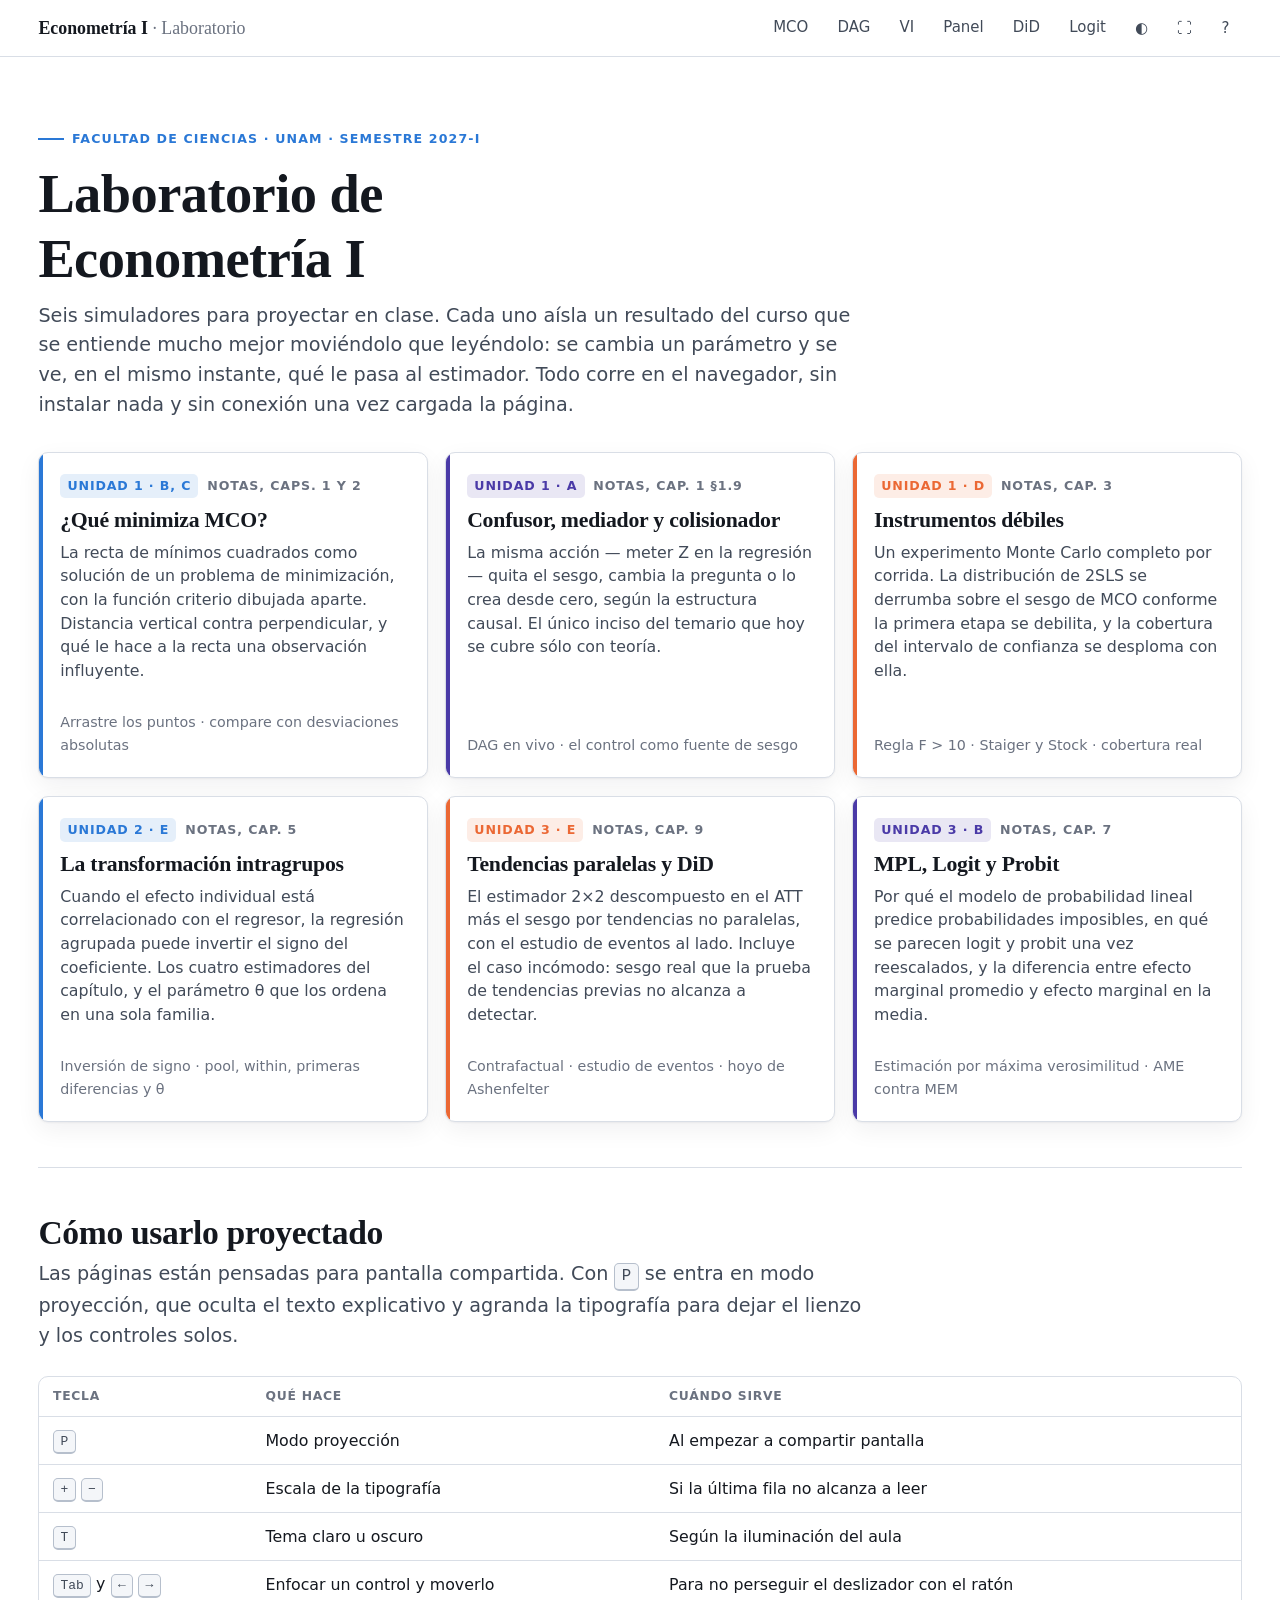
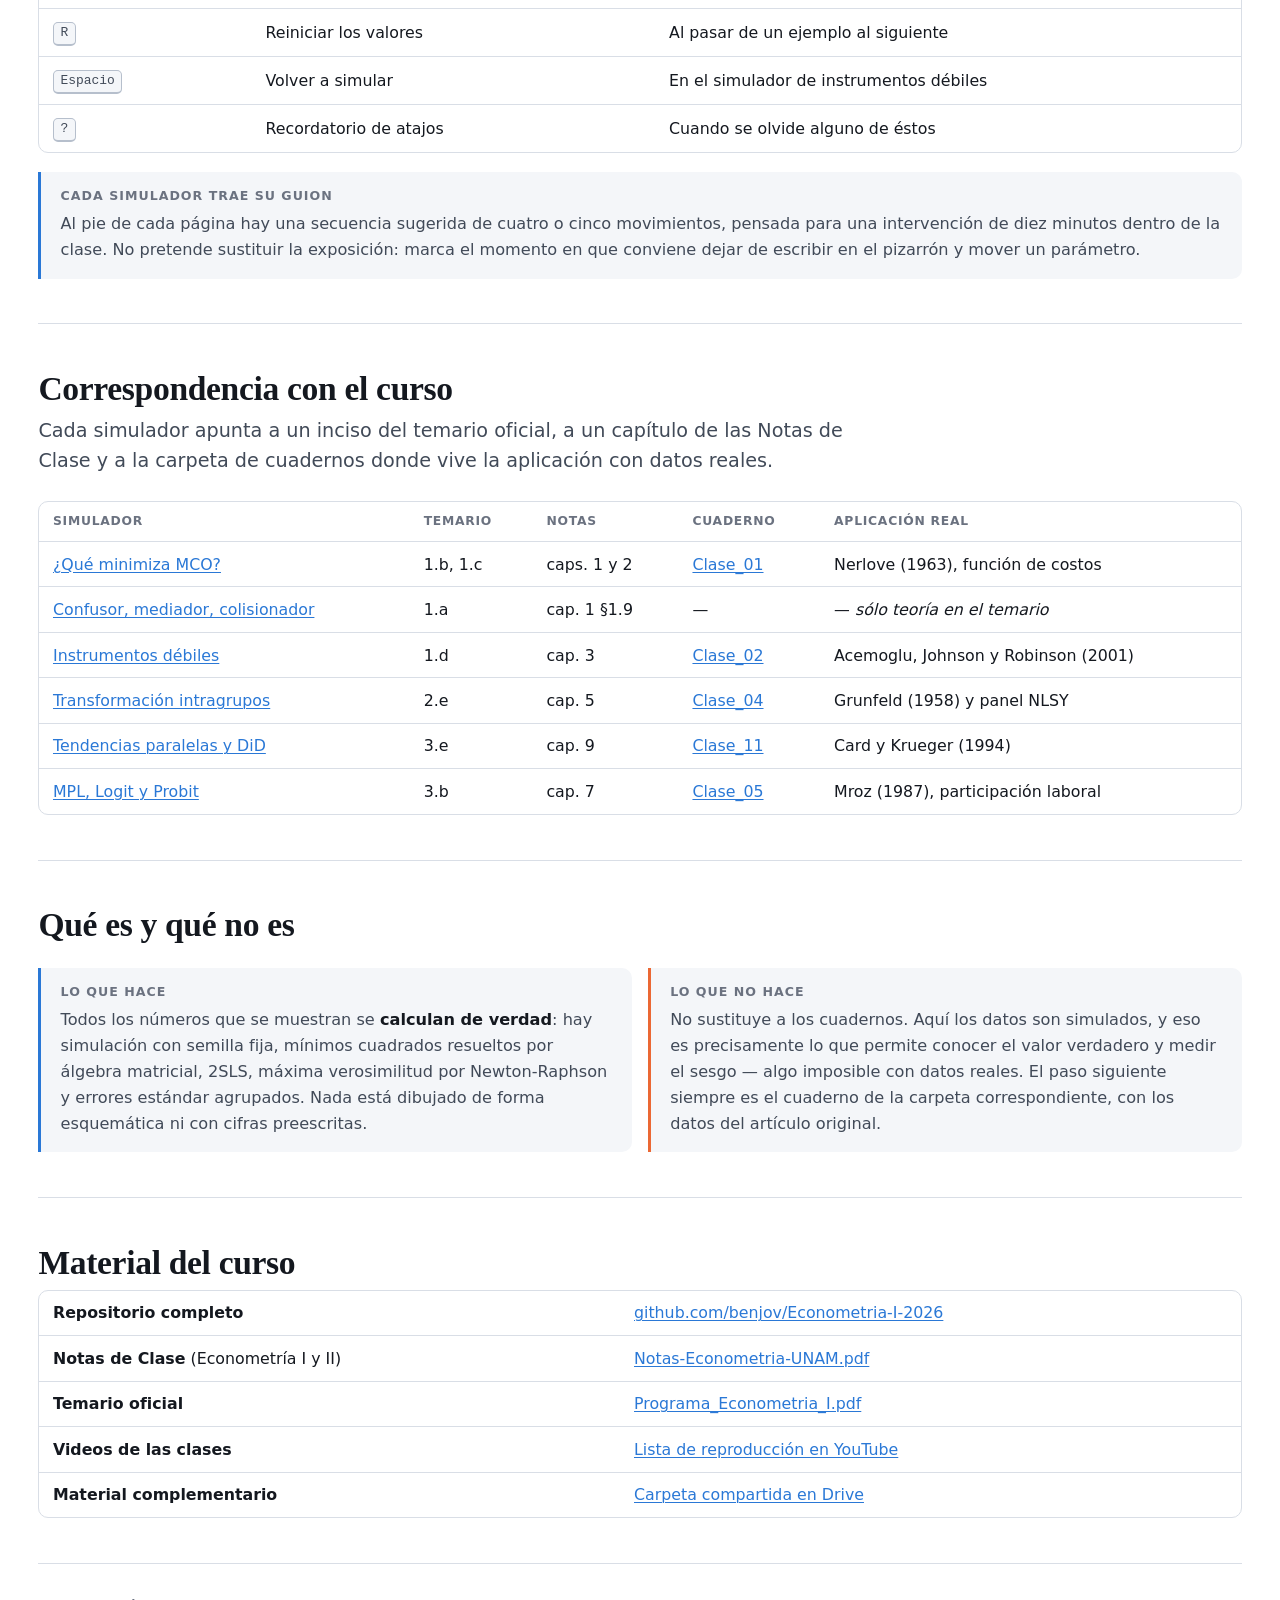
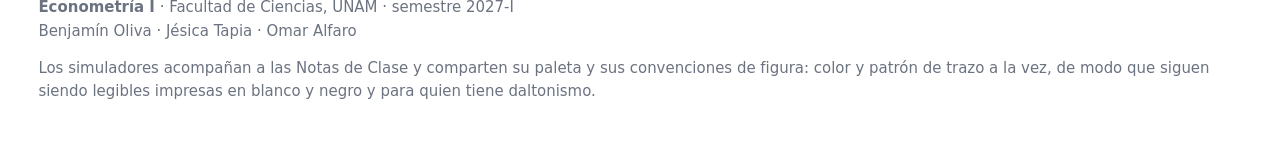
==== docs/index.html @ 77ca363a "17/08/2026" ====
<!doctype html>
<html lang="es">
<head>
<meta charset="utf-8">
<meta name="viewport" content="width=device-width, initial-scale=1">
<title>Laboratorio de Econometría I · Facultad de Ciencias, UNAM</title>
<meta name="description" content="Simuladores interactivos para las clases de Econometría I de la Facultad de Ciencias, UNAM. Mínimos cuadrados, DAG, instrumentos débiles, datos panel, diferencia en diferencias y modelos de respuesta binaria.">
<link rel="stylesheet" href="assets/estilo.css">
</head>
<body>

<div class="envoltura">

  <header class="encabezado">
    <div class="marbete">Facultad de Ciencias · UNAM · Semestre 2027-I</div>
    <h1>Laboratorio de Econometría&nbsp;I</h1>
    <p class="entrada">
      Seis simuladores para proyectar en clase. Cada uno aísla un resultado del curso que se
      entiende mucho mejor moviéndolo que leyéndolo: se cambia un parámetro y se ve, en el mismo
      instante, qué le pasa al estimador. Todo corre en el navegador, sin instalar nada y sin
      conexión una vez cargada la página.
    </p>
  </header>

  <section class="seccion" style="padding-top:0">
    <div class="rejilla-tarjetas">

      <a class="tarjeta" href="sim/mco.html">
        <div class="cabeza"><span class="u">Unidad 1 · b, c</span><span>Notas, caps. 1 y 2</span></div>
        <h3>¿Qué minimiza MCO?</h3>
        <p>
          La recta de mínimos cuadrados como solución de un problema de minimización, con la
          función criterio dibujada aparte. Distancia vertical contra perpendicular, y qué le
          hace a la recta una observación influyente.
        </p>
        <div class="pie">Arrastre los puntos · compare con desviaciones absolutas</div>
      </a>

      <a class="tarjeta t-violeta" href="sim/colisionador.html">
        <div class="cabeza"><span class="u">Unidad 1 · a</span><span>Notas, cap. 1 §1.9</span></div>
        <h3>Confusor, mediador y colisionador</h3>
        <p>
          La misma acción — meter Z en la regresión — quita el sesgo, cambia la pregunta o lo
          crea desde cero, según la estructura causal. El único inciso del temario que hoy se
          cubre sólo con teoría.
        </p>
        <div class="pie">DAG en vivo · el control como fuente de sesgo</div>
      </a>

      <a class="tarjeta t-naranja" href="sim/instrumentos.html">
        <div class="cabeza"><span class="u">Unidad 1 · d</span><span>Notas, cap. 3</span></div>
        <h3>Instrumentos débiles</h3>
        <p>
          Un experimento Monte Carlo completo por corrida. La distribución de 2SLS se derrumba
          sobre el sesgo de MCO conforme la primera etapa se debilita, y la cobertura del
          intervalo de confianza se desploma con ella.
        </p>
        <div class="pie">Regla F &gt; 10 · Staiger y Stock · cobertura real</div>
      </a>

      <a class="tarjeta" href="sim/efectos-fijos.html">
        <div class="cabeza"><span class="u">Unidad 2 · e</span><span>Notas, cap. 5</span></div>
        <h3>La transformación intragrupos</h3>
        <p>
          Cuando el efecto individual está correlacionado con el regresor, la regresión agrupada
          puede invertir el signo del coeficiente. Los cuatro estimadores del capítulo, y el
          parámetro θ que los ordena en una sola familia.
        </p>
        <div class="pie">Inversión de signo · pool, within, primeras diferencias y θ</div>
      </a>

      <a class="tarjeta t-naranja" href="sim/did.html">
        <div class="cabeza"><span class="u">Unidad 3 · e</span><span>Notas, cap. 9</span></div>
        <h3>Tendencias paralelas y DiD</h3>
        <p>
          El estimador 2×2 descompuesto en el ATT más el sesgo por tendencias no paralelas, con
          el estudio de eventos al lado. Incluye el caso incómodo: sesgo real que la prueba de
          tendencias previas no alcanza a detectar.
        </p>
        <div class="pie">Contrafactual · estudio de eventos · hoyo de Ashenfelter</div>
      </a>

      <a class="tarjeta t-violeta" href="sim/logit-probit.html">
        <div class="cabeza"><span class="u">Unidad 3 · b</span><span>Notas, cap. 7</span></div>
        <h3>MPL, Logit y Probit</h3>
        <p>
          Por qué el modelo de probabilidad lineal predice probabilidades imposibles, en qué se
          parecen logit y probit una vez reescalados, y la diferencia entre efecto marginal
          promedio y efecto marginal en la media.
        </p>
        <div class="pie">Estimación por máxima verosimilitud · AME contra MEM</div>
      </a>

    </div>
  </section>

  <hr class="regla">

  <section class="seccion">
    <h2>Cómo usarlo proyectado</h2>
    <p class="entrada">
      Las páginas están pensadas para pantalla compartida. Con <kbd>P</kbd> se entra en modo
      proyección, que oculta el texto explicativo y agranda la tipografía para dejar el lienzo
      y los controles solos.
    </p>

    <div class="tabla-caja">
      <table>
        <thead>
          <tr><th>Tecla</th><th>Qué hace</th><th>Cuándo sirve</th></tr>
        </thead>
        <tbody>
          <tr><td><kbd>P</kbd></td><td>Modo proyección</td><td>Al empezar a compartir pantalla</td></tr>
          <tr><td><kbd>+</kbd> <kbd>−</kbd></td><td>Escala de la tipografía</td><td>Si la última fila no alcanza a leer</td></tr>
          <tr><td><kbd>T</kbd></td><td>Tema claro u oscuro</td><td>Según la iluminación del aula</td></tr>
          <tr><td><kbd>Tab</kbd> y <kbd>←</kbd> <kbd>→</kbd></td><td>Enfocar un control y moverlo</td><td>Para no perseguir el deslizador con el ratón</td></tr>
          <tr><td><kbd>R</kbd></td><td>Reiniciar los valores</td><td>Al pasar de un ejemplo al siguiente</td></tr>
          <tr><td><kbd>Espacio</kbd></td><td>Volver a simular</td><td>En el simulador de instrumentos débiles</td></tr>
          <tr><td><kbd>?</kbd></td><td>Recordatorio de atajos</td><td>Cuando se olvide alguno de éstos</td></tr>
        </tbody>
      </table>
    </div>

    <div class="glosa" style="margin-top:1.2rem">
      <h4>Cada simulador trae su guion</h4>
      <p>
        Al pie de cada página hay una secuencia sugerida de cuatro o cinco movimientos, pensada
        para una intervención de diez minutos dentro de la clase. No pretende sustituir la
        exposición: marca el momento en que conviene dejar de escribir en el pizarrón y mover
        un parámetro.
      </p>
    </div>
  </section>

  <hr class="regla">

  <section class="seccion">
    <h2>Correspondencia con el curso</h2>
    <p class="entrada">
      Cada simulador apunta a un inciso del temario oficial, a un capítulo de las Notas de Clase
      y a la carpeta de cuadernos donde vive la aplicación con datos reales.
    </p>

    <div class="tabla-caja">
      <table>
        <thead>
          <tr>
            <th>Simulador</th><th>Temario</th><th>Notas</th><th>Cuaderno</th><th>Aplicación real</th>
          </tr>
        </thead>
        <tbody>
          <tr>
            <td><a href="sim/mco.html">¿Qué minimiza MCO?</a></td>
            <td>1.b, 1.c</td><td>caps. 1 y 2</td>
            <td><a href="../Clase_01_RegresionLineal/">Clase_01</a></td>
            <td>Nerlove (1963), función de costos</td>
          </tr>
          <tr>
            <td><a href="sim/colisionador.html">Confusor, mediador, colisionador</a></td>
            <td>1.a</td><td>cap. 1 §1.9</td>
            <td>—</td>
            <td>—&nbsp;<em>sólo teoría en el temario</em></td>
          </tr>
          <tr>
            <td><a href="sim/instrumentos.html">Instrumentos débiles</a></td>
            <td>1.d</td><td>cap. 3</td>
            <td><a href="../Clase_02_VariablesInstrumentales/">Clase_02</a></td>
            <td>Acemoglu, Johnson y Robinson (2001)</td>
          </tr>
          <tr>
            <td><a href="sim/efectos-fijos.html">Transformación intragrupos</a></td>
            <td>2.e</td><td>cap. 5</td>
            <td><a href="../Clase_04_DatosPanel/">Clase_04</a></td>
            <td>Grunfeld (1958) y panel NLSY</td>
          </tr>
          <tr>
            <td><a href="sim/did.html">Tendencias paralelas y DiD</a></td>
            <td>3.e</td><td>cap. 9</td>
            <td><a href="../Clase_11_DiferenciaEnDiferencias/">Clase_11</a></td>
            <td>Card y Krueger (1994)</td>
          </tr>
          <tr>
            <td><a href="sim/logit-probit.html">MPL, Logit y Probit</a></td>
            <td>3.b</td><td>cap. 7</td>
            <td><a href="../Clase_05_EleccionBinaria/">Clase_05</a></td>
            <td>Mroz (1987), participación laboral</td>
          </tr>
        </tbody>
      </table>
    </div>
  </section>

  <hr class="regla">

  <section class="seccion">
    <h2>Qué es y qué no es</h2>

    <div class="fila-dos">
      <div class="glosa">
        <h4>Lo que hace</h4>
        <p>
          Todos los números que se muestran se <strong>calculan de verdad</strong>: hay
          simulación con semilla fija, mínimos cuadrados resueltos por álgebra matricial, 2SLS,
          máxima verosimilitud por Newton-Raphson y errores estándar agrupados. Nada está
          dibujado de forma esquemática ni con cifras preescritas.
        </p>
      </div>
      <div class="glosa aviso">
        <h4>Lo que no hace</h4>
        <p>
          No sustituye a los cuadernos. Aquí los datos son simulados, y eso es precisamente lo
          que permite conocer el valor verdadero y medir el sesgo — algo imposible con datos
          reales. El paso siguiente siempre es el cuaderno de la carpeta correspondiente, con
          los datos del artículo original.
        </p>
      </div>
    </div>
  </section>

  <hr class="regla">

  <section class="seccion">
    <h2>Material del curso</h2>
    <div class="tabla-caja">
      <table>
        <tbody>
          <tr>
            <td><strong>Repositorio completo</strong></td>
            <td><a href="https://github.com/benjov/Econometria-I-2026">github.com/benjov/Econometria-I-2026</a></td>
          </tr>
          <tr>
            <td><strong>Notas de Clase</strong> (Econometría I y II)</td>
            <td><a href="../Notas/Notas-Econometria-UNAM.pdf">Notas-Econometria-UNAM.pdf</a></td>
          </tr>
          <tr>
            <td><strong>Temario oficial</strong></td>
            <td><a href="../Notas/Programa_Econometria_I.pdf">Programa_Econometria_I.pdf</a></td>
          </tr>
          <tr>
            <td><strong>Videos de las clases</strong></td>
            <td><a href="https://www.youtube.com/playlist?list=PLlCKfRj1U6SxFNrR7vLe_xMefqbdM1XTB">Lista de reproducción en YouTube</a></td>
          </tr>
          <tr>
            <td><strong>Material complementario</strong></td>
            <td><a href="https://drive.google.com/drive/folders/1dhWf9xWX3Q_XpEDNyhI2rnwQ5ljbyQC5?usp=sharing">Carpeta compartida en Drive</a></td>
          </tr>
        </tbody>
      </table>
    </div>
  </section>

  <footer class="pie-sitio">
    <p>
      <strong>Econometría I</strong> · Facultad de Ciencias, UNAM · semestre 2027-I<br>
      Benjamín Oliva · Jésica Tapia · Omar Alfaro
    </p>
    <p style="margin-top:.6rem">
      Los simuladores acompañan a las Notas de Clase y comparten su paleta y sus convenciones de
      figura: color y patrón de trazo a la vez, de modo que siguen siendo legibles impresas en
      blanco y negro y para quien tiene daltonismo.
    </p>
  </footer>

</div>

<script src="assets/lab.js"></script>
<script>
  Lab.iniciar(null);
</script>
</body>
</html>
---- docs/assets/estilo.css ----
/* ============================================================================
   Econometría I — Facultad de Ciencias, UNAM
   Hoja de estilo del laboratorio interactivo.

   Diseñada para PROYECCIÓN EN CLASE: tipografía grande, alto contraste,
   una idea por vista. La paleta es la misma que la de `figuras_notas.py`
   (azul / naranja / violeta, validada para daltonismo), de modo que las
   figuras de las Notas de Clase y las de este sitio se leen como un solo
   sistema visual.
   ========================================================================= */

/* --- Paleta y variables --------------------------------------------------- */

:root {
  /* Serie de datos — idéntica a la de las Notas de Clase */
  --azul:     #2a78d6;
  --naranja:  #eb6834;
  --violeta:  #4a3aa7;
  --gris:     #6b7280;

  /* Superficies y texto (tema claro) */
  --fondo:      #ffffff;
  --fondo-alt:  #f4f6f9;
  --fondo-caja: #ffffff;
  --tinta:      #14181f;
  --tinta-media:#414a58;
  --tinta-suave:#6b7280;
  --borde:      #d9dee6;
  --borde-firme:#b6bfcc;

  --acento: var(--azul);
  --sombra: 0 1px 2px rgba(20, 24, 31, .05), 0 8px 24px rgba(20, 24, 31, .06);

  /* Tipografía */
  --serif: "Iowan Old Style", "Palatino Linotype", Palatino, "Book Antiqua",
           Georgia, "Times New Roman", serif;
  --sans:  system-ui, -apple-system, "Segoe UI", Roboto, "Helvetica Neue",
           Arial, sans-serif;
  --mono:  ui-monospace, SFMono-Regular, "SF Mono", Menlo, Consolas,
           "Liberation Mono", monospace;

  /* Escala global — el presentador la ajusta en vivo con + / − */
  --escala: 1;
  --base: calc(17px * var(--escala));

  --radio: 10px;
  --ancho: 1500px;
}

@media (prefers-color-scheme: dark) {
  :root:not([data-tema="claro"]) {
    --azul:     #5b9ce8;
    --naranja:  #ff8a5c;
    --violeta:  #9b8cf0;
    --gris:     #98a2b3;

    --fondo:      #10141b;
    --fondo-alt:  #171d27;
    --fondo-caja: #1a212c;
    --tinta:      #e9edf4;
    --tinta-media:#b3bdcc;
    --tinta-suave:#8b95a5;
    --borde:      #2b3441;
    --borde-firme:#3d4857;

    --sombra: 0 1px 2px rgba(0, 0, 0, .3), 0 8px 24px rgba(0, 0, 0, .35);
  }
}

:root[data-tema="oscuro"] {
  --azul:     #5b9ce8;
  --naranja:  #ff8a5c;
  --violeta:  #9b8cf0;
  --gris:     #98a2b3;

  --fondo:      #10141b;
  --fondo-alt:  #171d27;
  --fondo-caja: #1a212c;
  --tinta:      #e9edf4;
  --tinta-media:#b3bdcc;
  --tinta-suave:#8b95a5;
  --borde:      #2b3441;
  --borde-firme:#3d4857;

  --sombra: 0 1px 2px rgba(0, 0, 0, .3), 0 8px 24px rgba(0, 0, 0, .35);
}

/* --- Reinicio ------------------------------------------------------------- */

*, *::before, *::after { box-sizing: border-box; }

html { -webkit-text-size-adjust: 100%; }

body {
  margin: 0;
  background: var(--fondo);
  color: var(--tinta);
  font-family: var(--sans);
  font-size: var(--base);
  line-height: 1.6;
  -webkit-font-smoothing: antialiased;
  overflow-x: hidden;
}

h1, h2, h3, h4 {
  font-family: var(--serif);
  font-weight: 600;
  line-height: 1.2;
  margin: 0;
  letter-spacing: -.01em;
}

p { margin: 0 0 .85em; }
p:last-child { margin-bottom: 0; }

a { color: var(--acento); text-decoration-thickness: 1px; text-underline-offset: 2px; }
a:hover { text-decoration-thickness: 2px; }

code, kbd, samp { font-family: var(--mono); font-size: .9em; }

/* --- Envoltura ------------------------------------------------------------ */

.envoltura {
  max-width: var(--ancho);
  margin: 0 auto;
  padding: 0 clamp(1rem, 3vw, 2.5rem);
}

/* --- Barra superior ------------------------------------------------------- */

.barra {
  position: sticky;
  top: 0;
  z-index: 50;
  background: color-mix(in srgb, var(--fondo) 92%, transparent);
  backdrop-filter: saturate(180%) blur(12px);
  border-bottom: 1px solid var(--borde);
}

.barra-int {
  max-width: var(--ancho);
  margin: 0 auto;
  padding: .6rem clamp(1rem, 3vw, 2.5rem);
  display: flex;
  align-items: center;
  gap: 1rem;
  flex-wrap: wrap;
}

.marca {
  font-family: var(--serif);
  font-weight: 600;
  font-size: 1.05em;
  color: var(--tinta);
  text-decoration: none;
  white-space: nowrap;
}
.marca span { color: var(--tinta-suave); font-weight: 400; }

.barra nav {
  display: flex;
  gap: .3rem;
  margin-left: auto;
  align-items: center;
  flex-wrap: wrap;
}

.barra nav a, .boton-icono {
  font-size: .88em;
  padding: .35rem .7rem;
  border-radius: 7px;
  color: var(--tinta-media);
  text-decoration: none;
  border: 1px solid transparent;
  background: none;
  font-family: var(--sans);
  cursor: pointer;
  white-space: nowrap;
}
.barra nav a:hover, .boton-icono:hover {
  background: var(--fondo-alt);
  color: var(--tinta);
  border-color: var(--borde);
}
.barra nav a[aria-current="page"] {
  background: color-mix(in srgb, var(--acento) 12%, transparent);
  color: var(--acento);
  font-weight: 600;
}

/* --- Encabezado de página ------------------------------------------------- */

.encabezado { padding: clamp(2rem, 5vw, 4rem) 0 clamp(1.2rem, 3vw, 2rem); }

.marbete {
  display: inline-flex;
  align-items: center;
  gap: .5rem;
  font-size: .74em;
  font-weight: 600;
  letter-spacing: .09em;
  text-transform: uppercase;
  color: var(--acento);
  margin-bottom: .8rem;
}
.marbete::before {
  content: "";
  width: 1.6rem;
  height: 2px;
  background: currentColor;
  display: block;
}

.encabezado h1 {
  font-size: clamp(2rem, 4.4vw, 3.4rem);
  max-width: 22ch;
  margin-bottom: .5rem;
}

.entrada {
  font-size: clamp(1.02em, 1.5vw, 1.2em);
  color: var(--tinta-media);
  max-width: 68ch;
  line-height: 1.55;
}

/* --- Laboratorio: rejilla principal --------------------------------------- */

.lab {
  display: grid;
  grid-template-columns: minmax(0, 1fr) minmax(300px, 380px);
  gap: clamp(1rem, 2.5vw, 2rem);
  align-items: start;
  padding-bottom: 3rem;
}

@media (max-width: 980px) {
  .lab { grid-template-columns: minmax(0, 1fr); }
}

.lienzo-caja {
  background: var(--fondo-caja);
  border: 1px solid var(--borde);
  border-radius: var(--radio);
  padding: clamp(.7rem, 1.5vw, 1.1rem);
  box-shadow: var(--sombra);
  min-width: 0;
}

.lienzo-caja + .lienzo-caja { margin-top: 1rem; }

.lienzo-titulo {
  font-family: var(--sans);
  font-size: .82em;
  font-weight: 600;
  letter-spacing: .05em;
  text-transform: uppercase;
  color: var(--tinta-suave);
  margin-bottom: .5rem;
  display: flex;
  justify-content: space-between;
  align-items: baseline;
  gap: 1rem;
  flex-wrap: wrap;
}

canvas { display: block; width: 100%; touch-action: none; }

/* --- Panel de controles --------------------------------------------------- */

.panel {
  background: var(--fondo-caja);
  border: 1px solid var(--borde);
  border-radius: var(--radio);
  box-shadow: var(--sombra);
  position: sticky;
  top: 4.2rem;
  max-height: calc(100vh - 5.5rem);
  overflow-y: auto;
}

@media (max-width: 980px) {
  .panel { position: static; max-height: none; }
}

.panel-seccion {
  padding: 1rem 1.1rem;
  border-bottom: 1px solid var(--borde);
}
.panel-seccion:last-child { border-bottom: none; }

.panel-seccion h3 {
  font-family: var(--sans);
  font-size: .78em;
  font-weight: 700;
  letter-spacing: .08em;
  text-transform: uppercase;
  color: var(--tinta-suave);
  margin-bottom: .85rem;
}

/* Control deslizante */

.control { margin-bottom: 1.05rem; }
.control:last-child { margin-bottom: 0; }

.control-etiqueta {
  display: flex;
  justify-content: space-between;
  align-items: baseline;
  gap: .6rem;
  margin-bottom: .3rem;
  font-size: .93em;
}
.control-etiqueta .nom { color: var(--tinta); }
.control-etiqueta .val {
  font-family: var(--mono);
  font-size: .95em;
  font-weight: 600;
  color: var(--acento);
  font-variant-numeric: tabular-nums;
}

.control-nota {
  font-size: .8em;
  color: var(--tinta-suave);
  line-height: 1.4;
  margin-top: .28rem;
}

input[type="range"] {
  -webkit-appearance: none;
  appearance: none;
  width: 100%;
  height: 22px;
  background: none;
  cursor: grab;
  margin: 0;
}
input[type="range"]:active { cursor: grabbing; }

input[type="range"]::-webkit-slider-runnable-track {
  height: 6px;
  border-radius: 3px;
  background: var(--fondo-alt);
  border: 1px solid var(--borde);
}
input[type="range"]::-moz-range-track {
  height: 6px;
  border-radius: 3px;
  background: var(--fondo-alt);
  border: 1px solid var(--borde);
}

input[type="range"]::-webkit-slider-thumb {
  -webkit-appearance: none;
  appearance: none;
  width: 20px;
  height: 20px;
  margin-top: -8px;
  border-radius: 50%;
  background: var(--acento);
  border: 3px solid var(--fondo-caja);
  box-shadow: 0 1px 4px rgba(0, 0, 0, .28);
}
input[type="range"]::-moz-range-thumb {
  width: 20px;
  height: 20px;
  border-radius: 50%;
  background: var(--acento);
  border: 3px solid var(--fondo-caja);
  box-shadow: 0 1px 4px rgba(0, 0, 0, .28);
}

input[type="range"]:focus-visible { outline: none; }
input[type="range"]:focus-visible::-webkit-slider-thumb {
  box-shadow: 0 0 0 4px color-mix(in srgb, var(--acento) 35%, transparent);
}
input[type="range"]:focus-visible::-moz-range-thumb {
  box-shadow: 0 0 0 4px color-mix(in srgb, var(--acento) 35%, transparent);
}

/* Casilla */

.casilla {
  display: flex;
  align-items: flex-start;
  gap: .6rem;
  cursor: pointer;
  margin-bottom: .65rem;
  font-size: .93em;
  line-height: 1.4;
}
.casilla:last-child { margin-bottom: 0; }
.casilla input { margin: .25em 0 0; width: 17px; height: 17px; accent-color: var(--acento); cursor: pointer; flex: none; }

/* Grupo de opciones */

.opciones { display: flex; flex-wrap: wrap; gap: .4rem; }

.opciones label {
  flex: 1 1 auto;
  text-align: center;
  padding: .42rem .6rem;
  border: 1px solid var(--borde-firme);
  border-radius: 7px;
  font-size: .88em;
  cursor: pointer;
  color: var(--tinta-media);
  white-space: nowrap;
  transition: background .12s, color .12s;
}
.opciones input { position: absolute; opacity: 0; pointer-events: none; }
.opciones label:hover { background: var(--fondo-alt); }
.opciones input:checked + span,
.opciones label:has(input:checked) {
  background: var(--acento);
  color: #fff;
  border-color: var(--acento);
  font-weight: 600;
}
:root[data-tema="oscuro"] .opciones label:has(input:checked) { color: #0d1117; }
@media (prefers-color-scheme: dark) {
  :root:not([data-tema="claro"]) .opciones label:has(input:checked) { color: #0d1117; }
}

/* Botones */

.boton {
  display: inline-flex;
  align-items: center;
  justify-content: center;
  gap: .45rem;
  padding: .55rem 1rem;
  border-radius: 8px;
  border: 1px solid var(--acento);
  background: var(--acento);
  color: #fff;
  font-family: var(--sans);
  font-size: .92em;
  font-weight: 600;
  cursor: pointer;
  width: 100%;
}
:root[data-tema="oscuro"] .boton { color: #0d1117; }
@media (prefers-color-scheme: dark) {
  :root:not([data-tema="claro"]) .boton { color: #0d1117; }
}
.boton:hover { filter: brightness(1.08); }
.boton:disabled { opacity: .5; cursor: progress; }

.boton.secundario {
  background: none;
  color: var(--tinta-media);
  border-color: var(--borde-firme);
}
.boton.secundario:hover { background: var(--fondo-alt); color: var(--tinta); filter: none; }

.botonera { display: flex; gap: .5rem; }

/* --- Lectura de resultados ------------------------------------------------ */

.lecturas { display: grid; gap: .55rem; }

.lectura {
  display: flex;
  justify-content: space-between;
  align-items: baseline;
  gap: .8rem;
  padding-bottom: .5rem;
  border-bottom: 1px dashed var(--borde);
  font-size: .93em;
}
.lectura:last-child { border-bottom: none; padding-bottom: 0; }
.lectura .k { color: var(--tinta-media); min-width: 0; }
.lectura .v {
  font-family: var(--mono);
  font-weight: 700;
  font-size: 1.06em;
  font-variant-numeric: tabular-nums;
  white-space: nowrap;
}

.lectura.destaca {
  background: var(--fondo-alt);
  margin: 0 -1.1rem;
  padding: .6rem 1.1rem;
  border-bottom: none;
  border-left: 3px solid var(--acento);
}
.lectura.destaca .v { font-size: 1.25em; }

.v.azul    { color: var(--azul); }
.v.naranja { color: var(--naranja); }
.v.violeta { color: var(--violeta); }
.v.gris    { color: var(--tinta-suave); }

/* Señal semafórica para diagnósticos (F < 10, cobertura, etc.) */
.senal { font-size: .8em; font-weight: 600; padding: .1rem .45rem; border-radius: 5px; }
.senal.bien  { color: var(--azul);    background: color-mix(in srgb, var(--azul) 14%, transparent); }
.senal.mal   { color: var(--naranja); background: color-mix(in srgb, var(--naranja) 16%, transparent); }

/* --- Nota al pie del laboratorio ------------------------------------------ */

.glosa {
  border-left: 3px solid var(--acento);
  background: var(--fondo-alt);
  padding: 1rem 1.2rem;
  border-radius: 0 var(--radio) var(--radio) 0;
  font-size: .95em;
  color: var(--tinta-media);
  margin-top: 1rem;
}
.glosa strong { color: var(--tinta); }
.glosa h4 {
  font-family: var(--sans);
  font-size: .78em;
  letter-spacing: .08em;
  text-transform: uppercase;
  color: var(--tinta-suave);
  margin-bottom: .5rem;
}

.glosa.aviso { border-left-color: var(--naranja); }

/* --- Guion de clase ------------------------------------------------------- */

.guion { counter-reset: paso; list-style: none; padding: 0; margin: .6rem 0 0; }
.guion li {
  counter-increment: paso;
  position: relative;
  padding-left: 2.2rem;
  margin-bottom: .7rem;
  font-size: .95em;
  color: var(--tinta-media);
  line-height: 1.5;
}
.guion li::before {
  content: counter(paso);
  position: absolute;
  left: 0;
  top: .05em;
  width: 1.55rem;
  height: 1.55rem;
  border-radius: 50%;
  background: var(--acento);
  color: #fff;
  font-family: var(--mono);
  font-size: .78rem;
  font-weight: 700;
  display: grid;
  place-items: center;
}
:root[data-tema="oscuro"] .guion li::before { color: #0d1117; }
@media (prefers-color-scheme: dark) {
  :root:not([data-tema="claro"]) .guion li::before { color: #0d1117; }
}
.guion li strong { color: var(--tinta); }

/* --- Índice: tarjetas de simulador ---------------------------------------- */

.rejilla-tarjetas {
  display: grid;
  grid-template-columns: repeat(auto-fill, minmax(320px, 1fr));
  gap: 1.1rem;
}

.tarjeta {
  display: flex;
  flex-direction: column;
  background: var(--fondo-caja);
  border: 1px solid var(--borde);
  border-radius: var(--radio);
  padding: 1.3rem;
  text-decoration: none;
  color: inherit;
  box-shadow: var(--sombra);
  transition: transform .14s ease, border-color .14s ease;
  position: relative;
  overflow: hidden;
}
.tarjeta::before {
  content: "";
  position: absolute;
  inset: 0 auto 0 0;
  width: 4px;
  background: var(--acento);
}
.tarjeta:hover { transform: translateY(-3px); border-color: var(--borde-firme); }

.tarjeta .cabeza {
  display: flex;
  align-items: center;
  gap: .55rem;
  font-size: .74em;
  font-weight: 700;
  letter-spacing: .07em;
  text-transform: uppercase;
  color: var(--tinta-suave);
  margin-bottom: .55rem;
  flex-wrap: wrap;
}
.tarjeta .cabeza .u {
  color: var(--acento);
  background: color-mix(in srgb, var(--acento) 12%, transparent);
  padding: .15rem .45rem;
  border-radius: 5px;
}

.tarjeta h3 { font-size: 1.28em; margin-bottom: .45rem; }
.tarjeta p { font-size: .93em; color: var(--tinta-media); line-height: 1.5; }

.tarjeta .pie {
  margin-top: auto;
  padding-top: .9rem;
  font-size: .84em;
  color: var(--tinta-suave);
  display: flex;
  gap: .5rem;
  align-items: center;
  flex-wrap: wrap;
}

.tarjeta.t-naranja { --acento: var(--naranja); }
.tarjeta.t-violeta { --acento: var(--violeta); }

/* --- Tablas --------------------------------------------------------------- */

.tabla-caja { overflow-x: auto; border: 1px solid var(--borde); border-radius: var(--radio); background: var(--fondo-caja); }

table { border-collapse: collapse; width: 100%; font-size: .93em; }

th, td { padding: .6rem .85rem; text-align: left; border-bottom: 1px solid var(--borde); }
th {
  font-size: .78em;
  font-weight: 700;
  letter-spacing: .06em;
  text-transform: uppercase;
  color: var(--tinta-suave);
  white-space: nowrap;
}
tbody tr:last-child td { border-bottom: none; }
td.num, th.num { text-align: right; font-family: var(--mono); font-variant-numeric: tabular-nums; }

/* --- Secciones ------------------------------------------------------------ */

.seccion { padding: clamp(1.5rem, 3.5vw, 3rem) 0; }
.seccion h2 { font-size: clamp(1.5rem, 2.8vw, 2.1rem); margin-bottom: .4rem; }
.seccion > .entrada { margin-bottom: 1.6rem; }

.regla { border: none; border-top: 1px solid var(--borde); margin: 0; }

/* --- Pie ------------------------------------------------------------------ */

.pie-sitio {
  border-top: 1px solid var(--borde);
  padding: 2rem 0 3rem;
  font-size: .88em;
  color: var(--tinta-suave);
}
.pie-sitio a { color: var(--tinta-media); }

/* --- Ayuda de teclado ----------------------------------------------------- */

kbd {
  display: inline-block;
  padding: .1rem .4rem;
  border: 1px solid var(--borde-firme);
  border-bottom-width: 2px;
  border-radius: 5px;
  background: var(--fondo-alt);
  font-size: .82em;
  color: var(--tinta-media);
  line-height: 1.4;
}

#ayuda-teclas {
  position: fixed;
  inset: 0;
  z-index: 100;
  display: none;
  place-items: center;
  background: rgba(10, 13, 18, .55);
  backdrop-filter: blur(3px);
  padding: 1rem;
}
#ayuda-teclas[data-abierto] { display: grid; }
#ayuda-teclas .caja {
  background: var(--fondo-caja);
  border: 1px solid var(--borde-firme);
  border-radius: var(--radio);
  padding: 1.6rem 1.8rem;
  max-width: 460px;
  width: 100%;
  box-shadow: 0 20px 60px rgba(0, 0, 0, .35);
}
#ayuda-teclas h3 { font-size: 1.25em; margin-bottom: 1rem; }
#ayuda-teclas dl { display: grid; grid-template-columns: auto 1fr; gap: .6rem 1rem; margin: 0; align-items: baseline; }
#ayuda-teclas dt { text-align: right; }
#ayuda-teclas dd { margin: 0; color: var(--tinta-media); font-size: .93em; }

/* --- Utilidades ----------------------------------------------------------- */

.oculto-visual {
  position: absolute; width: 1px; height: 1px; overflow: hidden;
  clip: rect(0 0 0 0); clip-path: inset(50%); white-space: nowrap;
}

.fila-dos { display: grid; grid-template-columns: 1fr 1fr; gap: 1rem; }
@media (max-width: 720px) { .fila-dos { grid-template-columns: 1fr; } }

.pila { display: grid; gap: 1rem; }

/* Modo proyección: oculta el texto explicativo y agranda el lienzo */
body[data-proyeccion] .encabezado .entrada,
body[data-proyeccion] .glosa,
body[data-proyeccion] .pie-sitio,
body[data-proyeccion] .guion-caja { display: none; }
body[data-proyeccion] .encabezado { padding: 1rem 0 .6rem; }
body[data-proyeccion] { --escala: 1.15; }

@media print {
  .barra, .panel, #ayuda-teclas { display: none; }
}
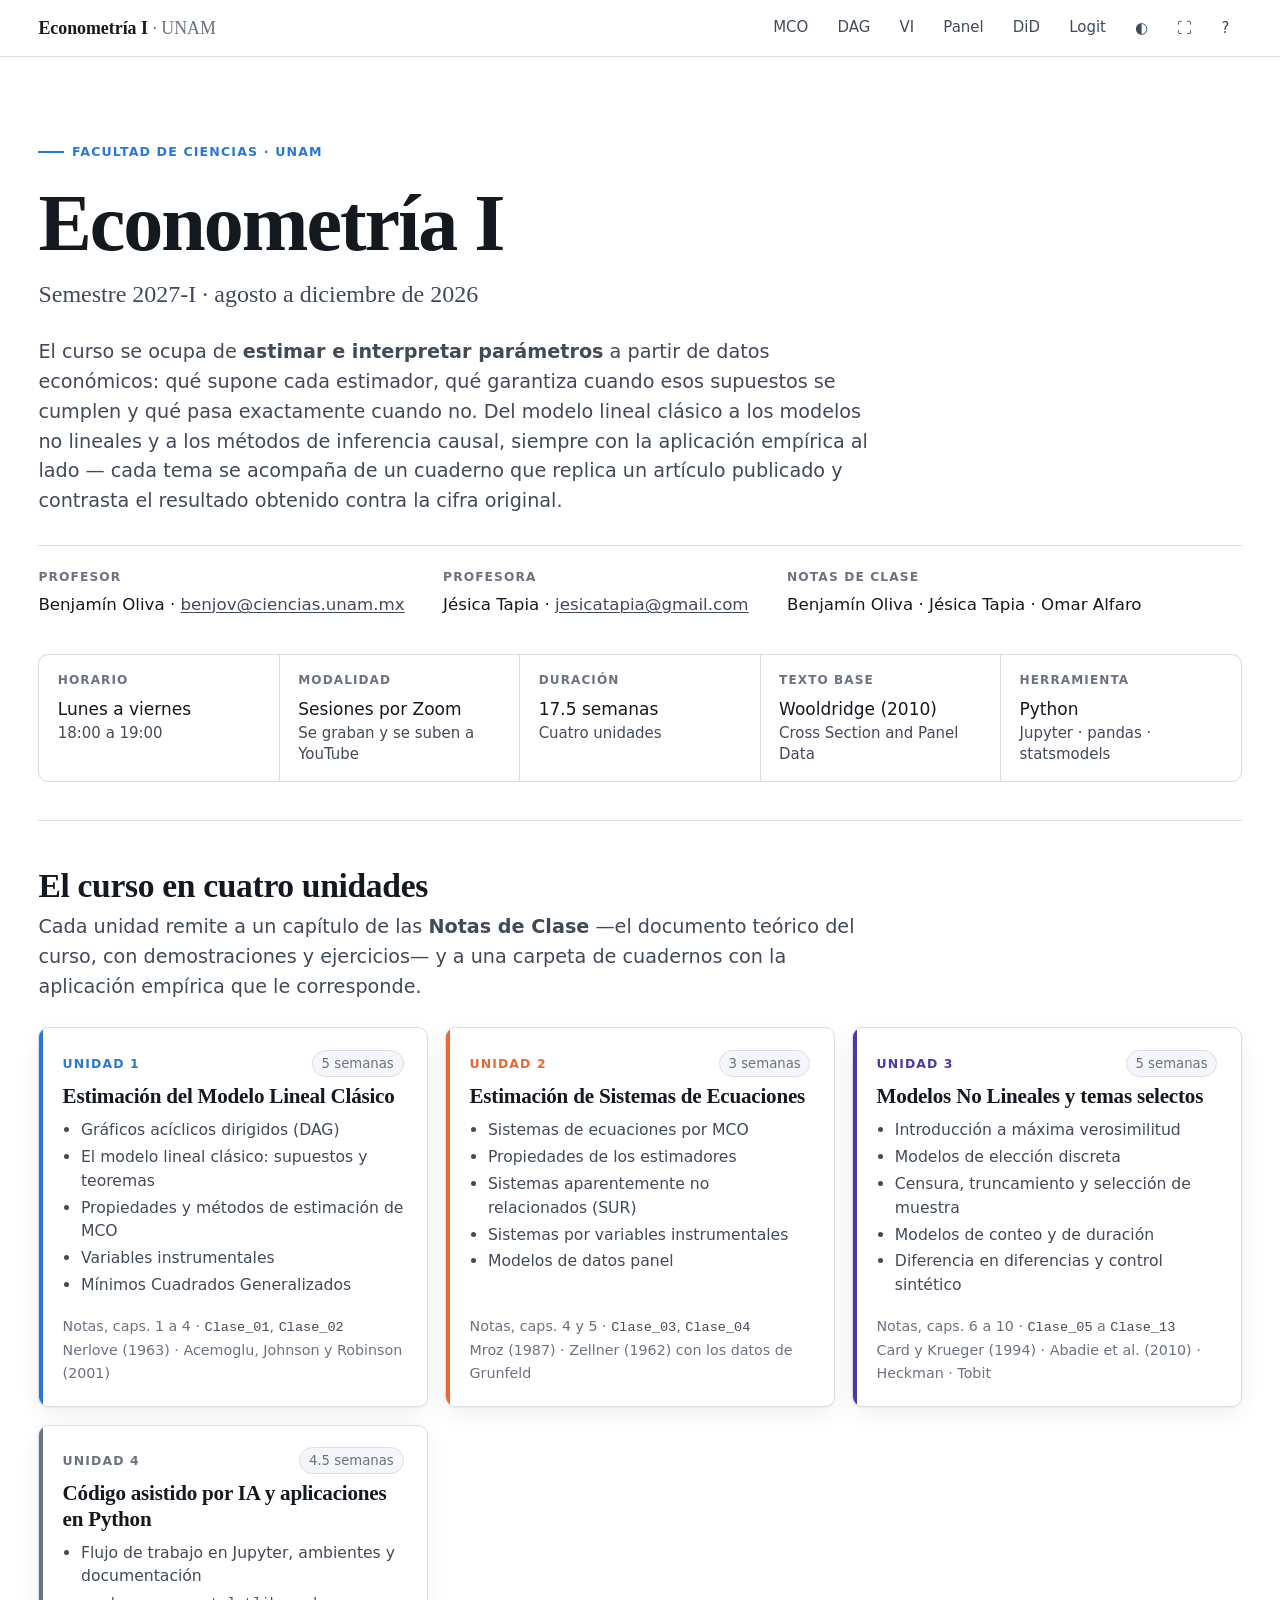
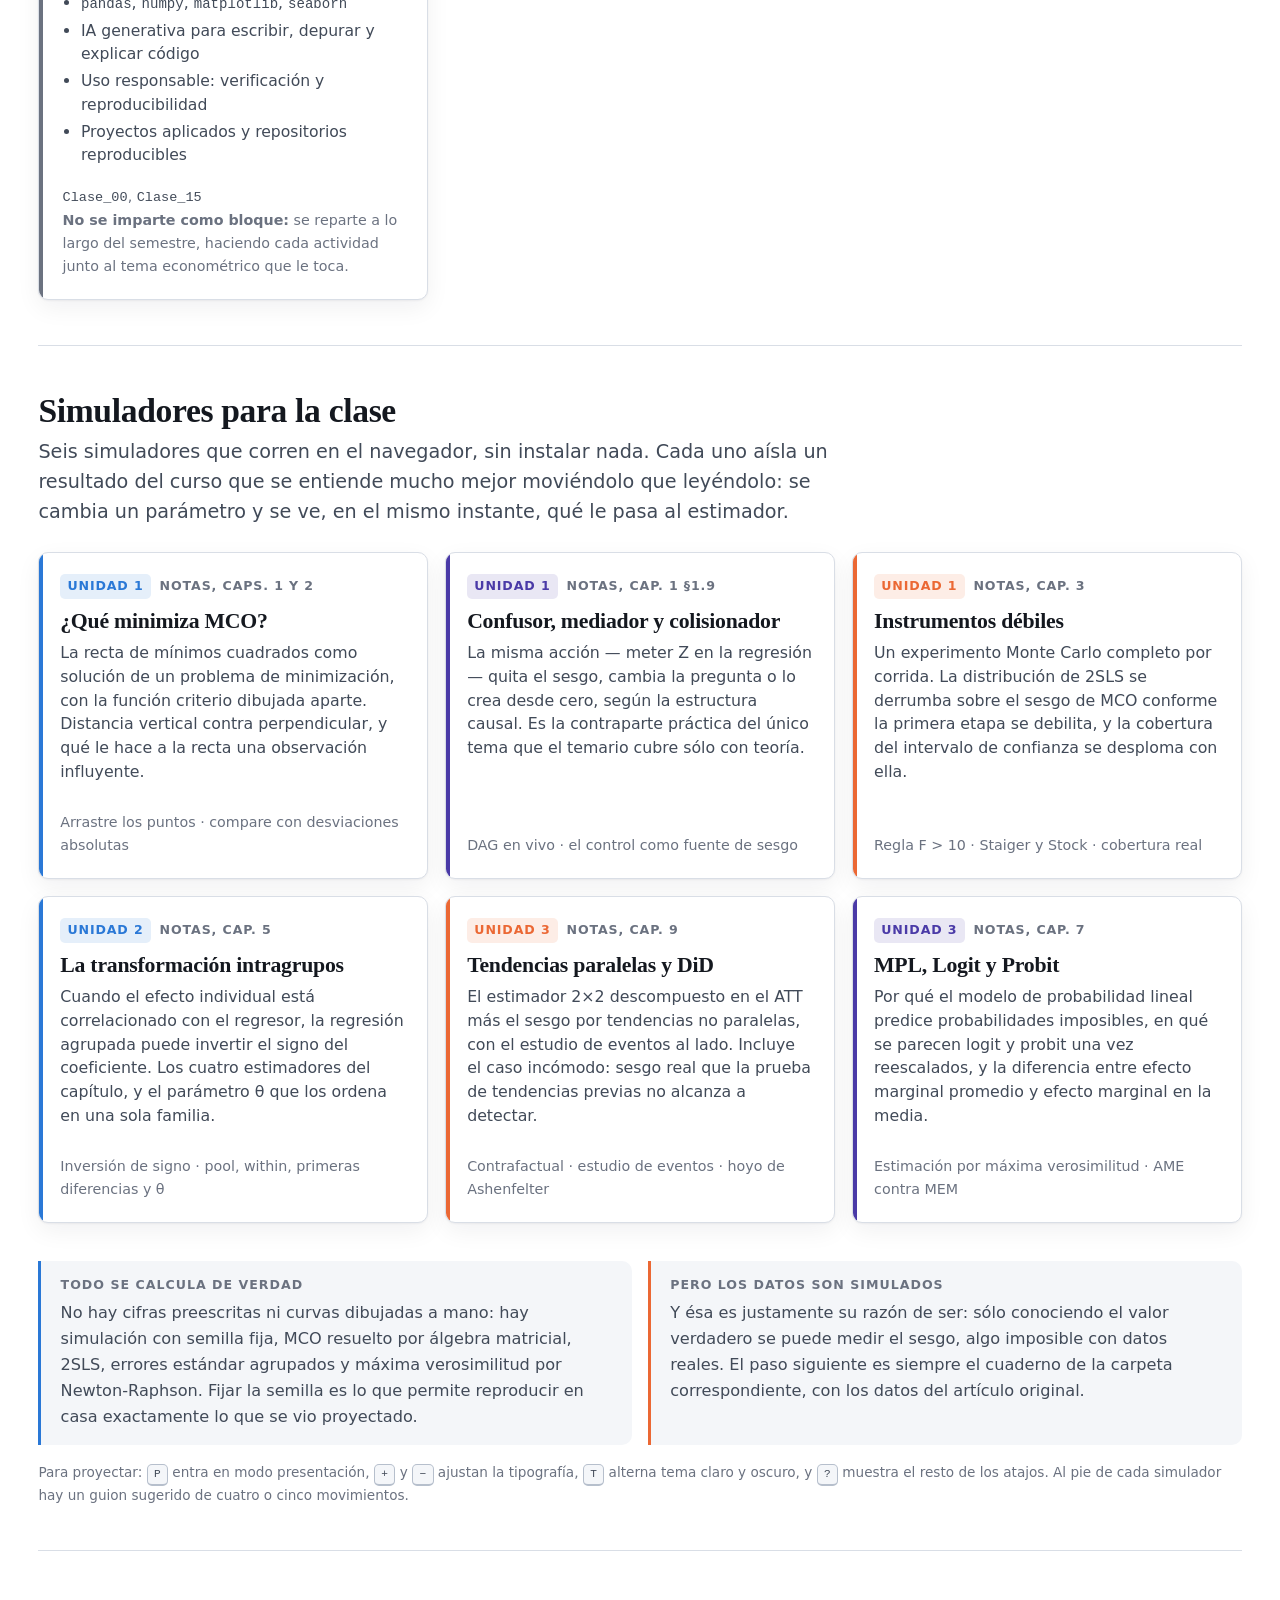
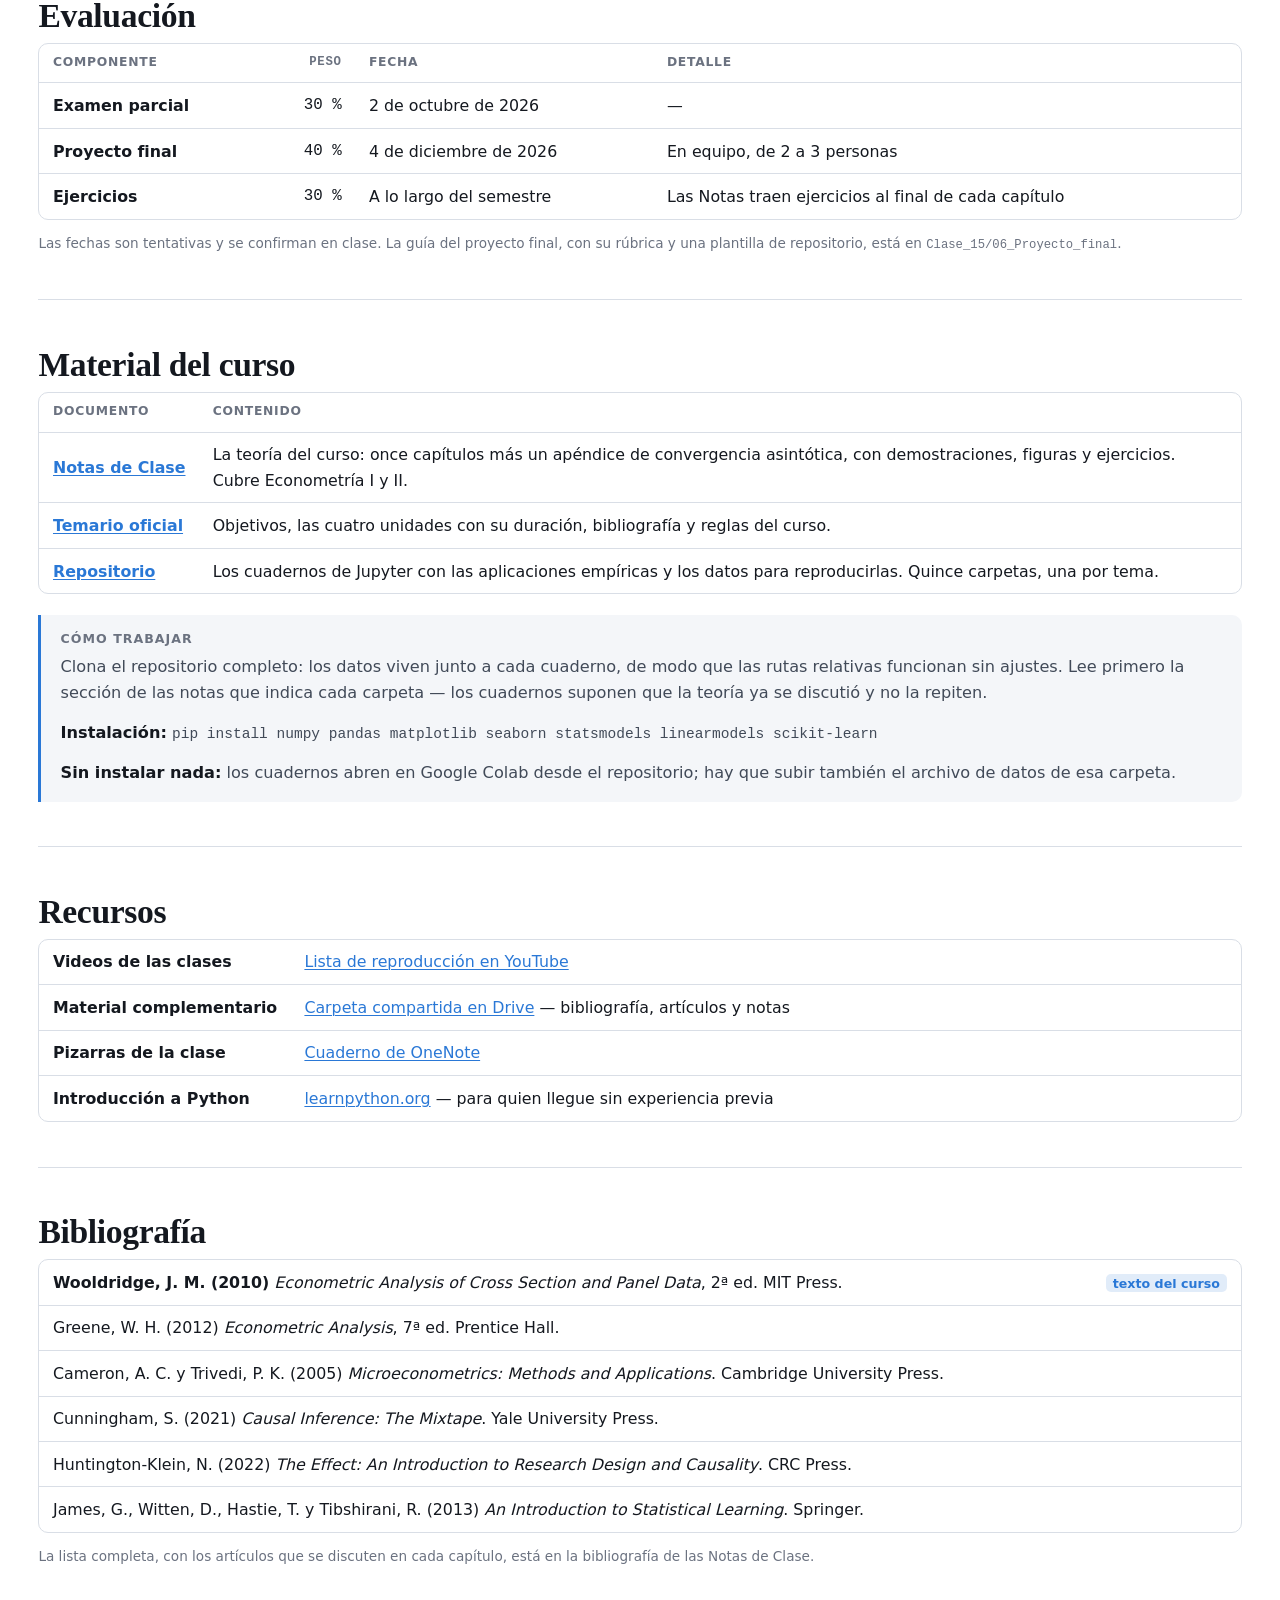
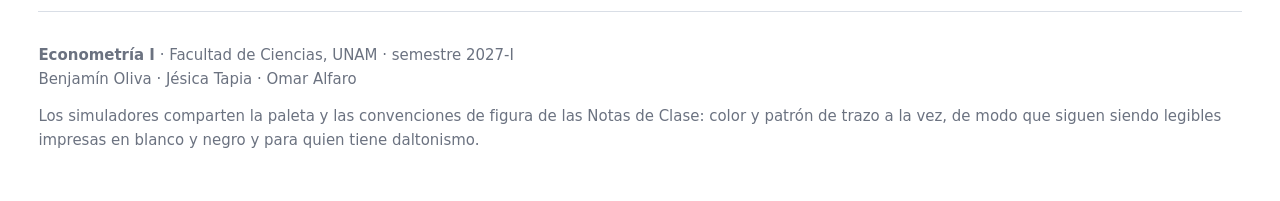
==== commit 766a7fd8: "17/08/2026" ====
--- a/docs/index.html
+++ b/docs/index.html
@@ -3,30 +3,174 @@
 <head>
 <meta charset="utf-8">
 <meta name="viewport" content="width=device-width, initial-scale=1">
-<title>Laboratorio de Econometría I · Facultad de Ciencias, UNAM</title>
-<meta name="description" content="Simuladores interactivos para las clases de Econometría I de la Facultad de Ciencias, UNAM. Mínimos cuadrados, DAG, instrumentos débiles, datos panel, diferencia en diferencias y modelos de respuesta binaria.">
+<title>Econometría I · Facultad de Ciencias, UNAM</title>
+<meta name="description" content="Curso de Econometría I de la Facultad de Ciencias, UNAM, semestre 2027-I. Temario, evaluación, notas de clase, cuadernos de Jupyter y simuladores interactivos.">
 <link rel="stylesheet" href="assets/estilo.css">
 </head>
 <body>
 
 <div class="envoltura">
 
-  <header class="encabezado">
-    <div class="marbete">Facultad de Ciencias · UNAM · Semestre 2027-I</div>
-    <h1>Laboratorio de Econometría&nbsp;I</h1>
+  <header class="portada">
+    <div class="marbete">Facultad de Ciencias · UNAM</div>
+    <h1>Econometría&nbsp;I</h1>
+    <p class="subtitulo">Semestre 2027-I · agosto a diciembre de 2026</p>
     <p class="entrada">
-      Seis simuladores para proyectar en clase. Cada uno aísla un resultado del curso que se
-      entiende mucho mejor moviéndolo que leyéndolo: se cambia un parámetro y se ve, en el mismo
-      instante, qué le pasa al estimador. Todo corre en el navegador, sin instalar nada y sin
-      conexión una vez cargada la página.
-    </p>
+      El curso se ocupa de <strong>estimar e interpretar parámetros</strong> a partir de datos
+      económicos: qué supone cada estimador, qué garantiza cuando esos supuestos se cumplen y qué
+      pasa exactamente cuando no. Del modelo lineal clásico a los modelos no lineales y a los
+      métodos de inferencia causal, siempre con la aplicación empírica al lado — cada tema se
+      acompaña de un cuaderno que replica un artículo publicado y contrasta el resultado obtenido
+      contra la cifra original.
+    </p>
+
+    <div class="equipo">
+      <div>
+        <span class="rol">Profesor</span>
+        <span class="nom">Benjamín Oliva ·
+          <a href="mailto:benjov@ciencias.unam.mx">benjov@ciencias.unam.mx</a></span>
+      </div>
+      <div>
+        <span class="rol">Profesora</span>
+        <span class="nom">Jésica Tapia ·
+          <a href="mailto:jesicatapia@gmail.com">jesicatapia@gmail.com</a></span>
+      </div>
+      <div>
+        <span class="rol">Notas de clase</span>
+        <span class="nom">Benjamín Oliva · Jésica Tapia · Omar Alfaro</span>
+      </div>
+    </div>
+
+    <div class="ficha">
+      <div>
+        <span class="k">Horario</span>
+        <span class="v">Lunes a viernes<em>18:00 a 19:00</em></span>
+      </div>
+      <div>
+        <span class="k">Modalidad</span>
+        <span class="v">Sesiones por Zoom<em>Se graban y se suben a YouTube</em></span>
+      </div>
+      <div>
+        <span class="k">Duración</span>
+        <span class="v">17.5 semanas<em>Cuatro unidades</em></span>
+      </div>
+      <div>
+        <span class="k">Texto base</span>
+        <span class="v">Wooldridge (2010)<em>Cross Section and Panel Data</em></span>
+      </div>
+      <div>
+        <span class="k">Herramienta</span>
+        <span class="v">Python<em>Jupyter · pandas · statsmodels</em></span>
+      </div>
+    </div>
   </header>
 
-  <section class="seccion" style="padding-top:0">
+  <hr class="regla">
+
+  <section class="seccion">
+    <h2>El curso en cuatro unidades</h2>
+    <p class="entrada">
+      Cada unidad remite a un capítulo de las <strong>Notas de Clase</strong> —el documento
+      teórico del curso, con demostraciones y ejercicios— y a una carpeta de cuadernos con la
+      aplicación empírica que le corresponde.
+    </p>
+
+    <div class="unidades">
+
+      <article class="unidad">
+        <div class="cabeza-u">
+          <span class="num">Unidad 1</span>
+          <span class="semanas">5 semanas</span>
+        </div>
+        <h3>Estimación del Modelo Lineal Clásico</h3>
+        <ul>
+          <li>Gráficos acíclicos dirigidos (DAG)</li>
+          <li>El modelo lineal clásico: supuestos y teoremas</li>
+          <li>Propiedades y métodos de estimación de MCO</li>
+          <li>Variables instrumentales</li>
+          <li>Mínimos Cuadrados Generalizados</li>
+        </ul>
+        <div class="pie-u">
+          Notas, caps. 1 a 4 · <code>Clase_01</code>, <code>Clase_02</code><br>
+          Nerlove (1963) · Acemoglu, Johnson y Robinson (2001)
+        </div>
+      </article>
+
+      <article class="unidad u2">
+        <div class="cabeza-u">
+          <span class="num">Unidad 2</span>
+          <span class="semanas">3 semanas</span>
+        </div>
+        <h3>Estimación de Sistemas de Ecuaciones</h3>
+        <ul>
+          <li>Sistemas de ecuaciones por MCO</li>
+          <li>Propiedades de los estimadores</li>
+          <li>Sistemas aparentemente no relacionados (SUR)</li>
+          <li>Sistemas por variables instrumentales</li>
+          <li>Modelos de datos panel</li>
+        </ul>
+        <div class="pie-u">
+          Notas, caps. 4 y 5 · <code>Clase_03</code>, <code>Clase_04</code><br>
+          Mroz (1987) · Zellner (1962) con los datos de Grunfeld
+        </div>
+      </article>
+
+      <article class="unidad u3">
+        <div class="cabeza-u">
+          <span class="num">Unidad 3</span>
+          <span class="semanas">5 semanas</span>
+        </div>
+        <h3>Modelos No Lineales y temas selectos</h3>
+        <ul>
+          <li>Introducción a máxima verosimilitud</li>
+          <li>Modelos de elección discreta</li>
+          <li>Censura, truncamiento y selección de muestra</li>
+          <li>Modelos de conteo y de duración</li>
+          <li>Diferencia en diferencias y control sintético</li>
+        </ul>
+        <div class="pie-u">
+          Notas, caps. 6 a 10 · <code>Clase_05</code> a <code>Clase_13</code><br>
+          Card y Krueger (1994) · Abadie et al. (2010) · Heckman · Tobit
+        </div>
+      </article>
+
+      <article class="unidad u4">
+        <div class="cabeza-u">
+          <span class="num">Unidad 4</span>
+          <span class="semanas">4.5 semanas</span>
+        </div>
+        <h3>Código asistido por IA y aplicaciones en Python</h3>
+        <ul>
+          <li>Flujo de trabajo en Jupyter, ambientes y documentación</li>
+          <li><code>pandas</code>, <code>numpy</code>, <code>matplotlib</code>, <code>seaborn</code></li>
+          <li>IA generativa para escribir, depurar y explicar código</li>
+          <li>Uso responsable: verificación y reproducibilidad</li>
+          <li>Proyectos aplicados y repositorios reproducibles</li>
+        </ul>
+        <div class="pie-u">
+          <code>Clase_00</code>, <code>Clase_15</code><br>
+          <strong>No se imparte como bloque:</strong> se reparte a lo largo del semestre, haciendo
+          cada actividad junto al tema econométrico que le toca.
+        </div>
+      </article>
+
+    </div>
+  </section>
+
+  <hr class="regla">
+
+  <section class="seccion">
+    <h2>Simuladores para la clase</h2>
+    <p class="entrada">
+      Seis simuladores que corren en el navegador, sin instalar nada. Cada uno aísla un resultado
+      del curso que se entiende mucho mejor moviéndolo que leyéndolo: se cambia un parámetro y se
+      ve, en el mismo instante, qué le pasa al estimador.
+    </p>
+
     <div class="rejilla-tarjetas">
 
       <a class="tarjeta" href="sim/mco.html">
-        <div class="cabeza"><span class="u">Unidad 1 · b, c</span><span>Notas, caps. 1 y 2</span></div>
+        <div class="cabeza"><span class="u">Unidad 1</span><span>Notas, caps. 1 y 2</span></div>
         <h3>¿Qué minimiza MCO?</h3>
         <p>
           La recta de mínimos cuadrados como solución de un problema de minimización, con la
@@ -37,18 +181,18 @@
       </a>
 
       <a class="tarjeta t-violeta" href="sim/colisionador.html">
-        <div class="cabeza"><span class="u">Unidad 1 · a</span><span>Notas, cap. 1 §1.9</span></div>
+        <div class="cabeza"><span class="u">Unidad 1</span><span>Notas, cap. 1 §1.9</span></div>
         <h3>Confusor, mediador y colisionador</h3>
         <p>
           La misma acción — meter Z en la regresión — quita el sesgo, cambia la pregunta o lo
-          crea desde cero, según la estructura causal. El único inciso del temario que hoy se
-          cubre sólo con teoría.
+          crea desde cero, según la estructura causal. Es la contraparte práctica del único tema
+          que el temario cubre sólo con teoría.
         </p>
         <div class="pie">DAG en vivo · el control como fuente de sesgo</div>
       </a>
 
       <a class="tarjeta t-naranja" href="sim/instrumentos.html">
-        <div class="cabeza"><span class="u">Unidad 1 · d</span><span>Notas, cap. 3</span></div>
+        <div class="cabeza"><span class="u">Unidad 1</span><span>Notas, cap. 3</span></div>
         <h3>Instrumentos débiles</h3>
         <p>
           Un experimento Monte Carlo completo por corrida. La distribución de 2SLS se derrumba
@@ -59,7 +203,7 @@
       </a>
 
       <a class="tarjeta" href="sim/efectos-fijos.html">
-        <div class="cabeza"><span class="u">Unidad 2 · e</span><span>Notas, cap. 5</span></div>
+        <div class="cabeza"><span class="u">Unidad 2</span><span>Notas, cap. 5</span></div>
         <h3>La transformación intragrupos</h3>
         <p>
           Cuando el efecto individual está correlacionado con el regresor, la regresión agrupada
@@ -70,7 +214,7 @@
       </a>
 
       <a class="tarjeta t-naranja" href="sim/did.html">
-        <div class="cabeza"><span class="u">Unidad 3 · e</span><span>Notas, cap. 9</span></div>
+        <div class="cabeza"><span class="u">Unidad 3</span><span>Notas, cap. 9</span></div>
         <h3>Tendencias paralelas y DiD</h3>
         <p>
           El estimador 2×2 descompuesto en el ATT más el sesgo por tendencias no paralelas, con
@@ -81,7 +225,7 @@
       </a>
 
       <a class="tarjeta t-violeta" href="sim/logit-probit.html">
-        <div class="cabeza"><span class="u">Unidad 3 · b</span><span>Notas, cap. 7</span></div>
+        <div class="cabeza"><span class="u">Unidad 3</span><span>Notas, cap. 7</span></div>
         <h3>MPL, Logit y Probit</h3>
         <p>
           Por qué el modelo de probabilidad lineal predice probabilidades imposibles, en qué se
@@ -92,161 +236,172 @@
       </a>
 
     </div>
-  </section>
-
-  <hr class="regla">
-
-  <section class="seccion">
-    <h2>Cómo usarlo proyectado</h2>
-    <p class="entrada">
-      Las páginas están pensadas para pantalla compartida. Con <kbd>P</kbd> se entra en modo
-      proyección, que oculta el texto explicativo y agranda la tipografía para dejar el lienzo
-      y los controles solos.
-    </p>
+
+    <div class="fila-dos" style="margin-top:1.4rem">
+      <div class="glosa">
+        <h4>Todo se calcula de verdad</h4>
+        <p>
+          No hay cifras preescritas ni curvas dibujadas a mano: hay simulación con semilla fija,
+          MCO resuelto por álgebra matricial, 2SLS, errores estándar agrupados y máxima
+          verosimilitud por Newton-Raphson. Fijar la semilla es lo que permite reproducir en casa
+          exactamente lo que se vio proyectado.
+        </p>
+      </div>
+      <div class="glosa aviso">
+        <h4>Pero los datos son simulados</h4>
+        <p>
+          Y ésa es justamente su razón de ser: sólo conociendo el valor verdadero se puede medir
+          el sesgo, algo imposible con datos reales. El paso siguiente es siempre el cuaderno de
+          la carpeta correspondiente, con los datos del artículo original.
+        </p>
+      </div>
+    </div>
+
+    <p class="control-nota" style="margin-top:1.1rem">
+      Para proyectar: <kbd>P</kbd> entra en modo presentación, <kbd>+</kbd> y <kbd>−</kbd> ajustan
+      la tipografía, <kbd>T</kbd> alterna tema claro y oscuro, y <kbd>?</kbd> muestra el resto de
+      los atajos. Al pie de cada simulador hay un guion sugerido de cuatro o cinco movimientos.
+    </p>
+  </section>
+
+  <hr class="regla">
+
+  <section class="seccion">
+    <h2>Evaluación</h2>
 
     <div class="tabla-caja">
       <table>
         <thead>
-          <tr><th>Tecla</th><th>Qué hace</th><th>Cuándo sirve</th></tr>
+          <tr><th>Componente</th><th class="num">Peso</th><th>Fecha</th><th>Detalle</th></tr>
         </thead>
         <tbody>
-          <tr><td><kbd>P</kbd></td><td>Modo proyección</td><td>Al empezar a compartir pantalla</td></tr>
-          <tr><td><kbd>+</kbd> <kbd>−</kbd></td><td>Escala de la tipografía</td><td>Si la última fila no alcanza a leer</td></tr>
-          <tr><td><kbd>T</kbd></td><td>Tema claro u oscuro</td><td>Según la iluminación del aula</td></tr>
-          <tr><td><kbd>Tab</kbd> y <kbd>←</kbd> <kbd>→</kbd></td><td>Enfocar un control y moverlo</td><td>Para no perseguir el deslizador con el ratón</td></tr>
-          <tr><td><kbd>R</kbd></td><td>Reiniciar los valores</td><td>Al pasar de un ejemplo al siguiente</td></tr>
-          <tr><td><kbd>Espacio</kbd></td><td>Volver a simular</td><td>En el simulador de instrumentos débiles</td></tr>
-          <tr><td><kbd>?</kbd></td><td>Recordatorio de atajos</td><td>Cuando se olvide alguno de éstos</td></tr>
+          <tr>
+            <td><strong>Examen parcial</strong></td>
+            <td class="num">30 %</td>
+            <td>2 de octubre de 2026</td>
+            <td>—</td>
+          </tr>
+          <tr>
+            <td><strong>Proyecto final</strong></td>
+            <td class="num">40 %</td>
+            <td>4 de diciembre de 2026</td>
+            <td>En equipo, de 2 a 3 personas</td>
+          </tr>
+          <tr>
+            <td><strong>Ejercicios</strong></td>
+            <td class="num">30 %</td>
+            <td>A lo largo del semestre</td>
+            <td>Las Notas traen ejercicios al final de cada capítulo</td>
+          </tr>
         </tbody>
       </table>
     </div>
 
-    <div class="glosa" style="margin-top:1.2rem">
-      <h4>Cada simulador trae su guion</h4>
-      <p>
-        Al pie de cada página hay una secuencia sugerida de cuatro o cinco movimientos, pensada
-        para una intervención de diez minutos dentro de la clase. No pretende sustituir la
-        exposición: marca el momento en que conviene dejar de escribir en el pizarrón y mover
-        un parámetro.
-      </p>
-    </div>
-  </section>
-
-  <hr class="regla">
-
-  <section class="seccion">
-    <h2>Correspondencia con el curso</h2>
-    <p class="entrada">
-      Cada simulador apunta a un inciso del temario oficial, a un capítulo de las Notas de Clase
-      y a la carpeta de cuadernos donde vive la aplicación con datos reales.
-    </p>
+    <p class="control-nota" style="margin-top:.9rem">
+      Las fechas son tentativas y se confirman en clase. La guía del proyecto final, con su
+      rúbrica y una plantilla de repositorio, está en <code>Clase_15/06_Proyecto_final</code>.
+    </p>
+  </section>
+
+  <hr class="regla">
+
+  <section class="seccion">
+    <h2>Material del curso</h2>
 
     <div class="tabla-caja">
       <table>
         <thead>
-          <tr>
-            <th>Simulador</th><th>Temario</th><th>Notas</th><th>Cuaderno</th><th>Aplicación real</th>
-          </tr>
+          <tr><th>Documento</th><th>Contenido</th></tr>
         </thead>
         <tbody>
           <tr>
-            <td><a href="sim/mco.html">¿Qué minimiza MCO?</a></td>
-            <td>1.b, 1.c</td><td>caps. 1 y 2</td>
-            <td><a href="../Clase_01_RegresionLineal/">Clase_01</a></td>
-            <td>Nerlove (1963), función de costos</td>
-          </tr>
-          <tr>
-            <td><a href="sim/colisionador.html">Confusor, mediador, colisionador</a></td>
-            <td>1.a</td><td>cap. 1 §1.9</td>
-            <td>—</td>
-            <td>—&nbsp;<em>sólo teoría en el temario</em></td>
-          </tr>
-          <tr>
-            <td><a href="sim/instrumentos.html">Instrumentos débiles</a></td>
-            <td>1.d</td><td>cap. 3</td>
-            <td><a href="../Clase_02_VariablesInstrumentales/">Clase_02</a></td>
-            <td>Acemoglu, Johnson y Robinson (2001)</td>
-          </tr>
-          <tr>
-            <td><a href="sim/efectos-fijos.html">Transformación intragrupos</a></td>
-            <td>2.e</td><td>cap. 5</td>
-            <td><a href="../Clase_04_DatosPanel/">Clase_04</a></td>
-            <td>Grunfeld (1958) y panel NLSY</td>
-          </tr>
-          <tr>
-            <td><a href="sim/did.html">Tendencias paralelas y DiD</a></td>
-            <td>3.e</td><td>cap. 9</td>
-            <td><a href="../Clase_11_DiferenciaEnDiferencias/">Clase_11</a></td>
-            <td>Card y Krueger (1994)</td>
-          </tr>
-          <tr>
-            <td><a href="sim/logit-probit.html">MPL, Logit y Probit</a></td>
-            <td>3.b</td><td>cap. 7</td>
-            <td><a href="../Clase_05_EleccionBinaria/">Clase_05</a></td>
-            <td>Mroz (1987), participación laboral</td>
+            <td style="white-space:nowrap"><a href="https://github.com/benjov/Econometria-I-2026/blob/main/Notas/Notas-Econometria-UNAM.pdf"><strong>Notas de Clase</strong></a></td>
+            <td>La teoría del curso: once capítulos más un apéndice de convergencia asintótica,
+              con demostraciones, figuras y ejercicios. Cubre Econometría I y II.</td>
+          </tr>
+          <tr>
+            <td style="white-space:nowrap"><a href="https://github.com/benjov/Econometria-I-2026/blob/main/Notas/Programa_Econometria_I.pdf"><strong>Temario oficial</strong></a></td>
+            <td>Objetivos, las cuatro unidades con su duración, bibliografía y reglas del curso.</td>
+          </tr>
+          <tr>
+            <td style="white-space:nowrap"><a href="https://github.com/benjov/Econometria-I-2026"><strong>Repositorio</strong></a></td>
+            <td>Los cuadernos de Jupyter con las aplicaciones empíricas y los datos para
+              reproducirlas. Quince carpetas, una por tema.</td>
           </tr>
         </tbody>
       </table>
     </div>
-  </section>
-
-  <hr class="regla">
-
-  <section class="seccion">
-    <h2>Qué es y qué no es</h2>
-
-    <div class="fila-dos">
-      <div class="glosa">
-        <h4>Lo que hace</h4>
-        <p>
-          Todos los números que se muestran se <strong>calculan de verdad</strong>: hay
-          simulación con semilla fija, mínimos cuadrados resueltos por álgebra matricial, 2SLS,
-          máxima verosimilitud por Newton-Raphson y errores estándar agrupados. Nada está
-          dibujado de forma esquemática ni con cifras preescritas.
-        </p>
-      </div>
-      <div class="glosa aviso">
-        <h4>Lo que no hace</h4>
-        <p>
-          No sustituye a los cuadernos. Aquí los datos son simulados, y eso es precisamente lo
-          que permite conocer el valor verdadero y medir el sesgo — algo imposible con datos
-          reales. El paso siguiente siempre es el cuaderno de la carpeta correspondiente, con
-          los datos del artículo original.
-        </p>
-      </div>
-    </div>
-  </section>
-
-  <hr class="regla">
-
-  <section class="seccion">
-    <h2>Material del curso</h2>
+
+    <div class="glosa" style="margin-top:1.3rem">
+      <h4>Cómo trabajar</h4>
+      <p>
+        Clona el repositorio completo: los datos viven junto a cada cuaderno, de modo que las
+        rutas relativas funcionan sin ajustes. Lee primero la sección de las notas que indica
+        cada carpeta — los cuadernos suponen que la teoría ya se discutió y no la repiten.
+      </p>
+      <p style="margin-top:.7rem">
+        <strong>Instalación:</strong>
+        <code>pip install numpy pandas matplotlib seaborn statsmodels linearmodels scikit-learn</code>
+      </p>
+      <p style="margin-top:.5rem">
+        <strong>Sin instalar nada:</strong> los cuadernos abren en Google Colab desde el
+        repositorio; hay que subir también el archivo de datos de esa carpeta.
+      </p>
+    </div>
+  </section>
+
+  <hr class="regla">
+
+  <section class="seccion">
+    <h2>Recursos</h2>
     <div class="tabla-caja">
       <table>
         <tbody>
           <tr>
-            <td><strong>Repositorio completo</strong></td>
-            <td><a href="https://github.com/benjov/Econometria-I-2026">github.com/benjov/Econometria-I-2026</a></td>
-          </tr>
-          <tr>
-            <td><strong>Notas de Clase</strong> (Econometría I y II)</td>
-            <td><a href="../Notas/Notas-Econometria-UNAM.pdf">Notas-Econometria-UNAM.pdf</a></td>
-          </tr>
-          <tr>
-            <td><strong>Temario oficial</strong></td>
-            <td><a href="../Notas/Programa_Econometria_I.pdf">Programa_Econometria_I.pdf</a></td>
-          </tr>
-          <tr>
-            <td><strong>Videos de las clases</strong></td>
+            <td style="width:1%; white-space:nowrap"><strong>Videos de las clases</strong></td>
             <td><a href="https://www.youtube.com/playlist?list=PLlCKfRj1U6SxFNrR7vLe_xMefqbdM1XTB">Lista de reproducción en YouTube</a></td>
           </tr>
           <tr>
-            <td><strong>Material complementario</strong></td>
-            <td><a href="https://drive.google.com/drive/folders/1dhWf9xWX3Q_XpEDNyhI2rnwQ5ljbyQC5?usp=sharing">Carpeta compartida en Drive</a></td>
+            <td style="white-space:nowrap"><strong>Material complementario</strong></td>
+            <td><a href="https://drive.google.com/drive/folders/1dhWf9xWX3Q_XpEDNyhI2rnwQ5ljbyQC5?usp=sharing">Carpeta compartida en Drive</a> — bibliografía, artículos y notas</td>
+          </tr>
+          <tr>
+            <td style="white-space:nowrap"><strong>Pizarras de la clase</strong></td>
+            <td><a href="https://cideo365-my.sharepoint.com/:o:/g/personal/benjamin_oliva_cide_edu/IgCe7ZqyIFkST4MDqrtd5qBKAa_Tc63EIS2S1ahGn1ggXio?e=OhTbPj">Cuaderno de OneNote</a></td>
+          </tr>
+          <tr>
+            <td style="white-space:nowrap"><strong>Introducción a Python</strong></td>
+            <td><a href="https://learnpython.org/">learnpython.org</a> — para quien llegue sin experiencia previa</td>
           </tr>
         </tbody>
       </table>
     </div>
+  </section>
+
+  <hr class="regla">
+
+  <section class="seccion">
+    <h2>Bibliografía</h2>
+    <div class="tabla-caja">
+      <table>
+        <tbody>
+          <tr>
+            <td><strong>Wooldridge, J. M. (2010)</strong> <em>Econometric Analysis of Cross Section
+              and Panel Data</em>, 2ª ed. MIT Press.</td>
+            <td style="width:1%; white-space:nowrap"><span class="senal bien">texto del curso</span></td>
+          </tr>
+          <tr><td>Greene, W. H. (2012) <em>Econometric Analysis</em>, 7ª ed. Prentice Hall.</td><td></td></tr>
+          <tr><td>Cameron, A. C. y Trivedi, P. K. (2005) <em>Microeconometrics: Methods and Applications</em>. Cambridge University Press.</td><td></td></tr>
+          <tr><td>Cunningham, S. (2021) <em>Causal Inference: The Mixtape</em>. Yale University Press.</td><td></td></tr>
+          <tr><td>Huntington-Klein, N. (2022) <em>The Effect: An Introduction to Research Design and Causality</em>. CRC Press.</td><td></td></tr>
+          <tr><td>James, G., Witten, D., Hastie, T. y Tibshirani, R. (2013) <em>An Introduction to Statistical Learning</em>. Springer.</td><td></td></tr>
+        </tbody>
+      </table>
+    </div>
+    <p class="control-nota" style="margin-top:.9rem">
+      La lista completa, con los artículos que se discuten en cada capítulo, está en la
+      bibliografía de las Notas de Clase.
+    </p>
   </section>
 
   <footer class="pie-sitio">
@@ -255,9 +410,9 @@
       Benjamín Oliva · Jésica Tapia · Omar Alfaro
     </p>
     <p style="margin-top:.6rem">
-      Los simuladores acompañan a las Notas de Clase y comparten su paleta y sus convenciones de
-      figura: color y patrón de trazo a la vez, de modo que siguen siendo legibles impresas en
-      blanco y negro y para quien tiene daltonismo.
+      Los simuladores comparten la paleta y las convenciones de figura de las Notas de Clase:
+      color y patrón de trazo a la vez, de modo que siguen siendo legibles impresas en blanco y
+      negro y para quien tiene daltonismo.
     </p>
   </footer>
 
--- a/docs/assets/estilo.css
+++ b/docs/assets/estilo.css
@@ -1,6 +1,6 @@
 /* ============================================================================
    Econometría I — Facultad de Ciencias, UNAM
-   Hoja de estilo del laboratorio interactivo.
+   Hoja de estilo del sitio del curso.
 
    Diseñada para PROYECCIÓN EN CLASE: tipografía grande, alto contraste,
    una idea por vista. La paleta es la misma que la de `figuras_notas.py`
@@ -224,7 +224,7 @@
   line-height: 1.55;
 }
 
-/* --- Laboratorio: rejilla principal --------------------------------------- */
+/* --- Simulador: rejilla principal --------------------------------------- */
 
 .lab {
   display: grid;
@@ -500,7 +500,7 @@
 .senal.bien  { color: var(--azul);    background: color-mix(in srgb, var(--azul) 14%, transparent); }
 .senal.mal   { color: var(--naranja); background: color-mix(in srgb, var(--naranja) 16%, transparent); }
 
-/* --- Nota al pie del laboratorio ------------------------------------------ */
+/* --- Nota al pie del simulador ------------------------------------------ */
 
 .glosa {
   border-left: 3px solid var(--acento);
@@ -557,6 +557,122 @@
 }
 .guion li strong { color: var(--tinta); }
 
+/* --- Portada del curso ---------------------------------------------------- */
+
+.portada { padding: clamp(2.5rem, 6vw, 5rem) 0 clamp(1.4rem, 3vw, 2.4rem); }
+
+.portada h1 {
+  font-size: clamp(2.6rem, 6.5vw, 5rem);
+  letter-spacing: -.025em;
+  margin-bottom: .25rem;
+}
+
+.portada .subtitulo {
+  font-family: var(--serif);
+  font-size: clamp(1.05rem, 2vw, 1.5rem);
+  color: var(--tinta-media);
+  margin-bottom: 1.5rem;
+}
+
+.equipo {
+  display: flex;
+  flex-wrap: wrap;
+  gap: 1rem 2.4rem;
+  margin-top: 1.8rem;
+  padding-top: 1.4rem;
+  border-top: 1px solid var(--borde);
+}
+.equipo .rol {
+  display: block;
+  font-size: .72em;
+  font-weight: 700;
+  letter-spacing: .09em;
+  text-transform: uppercase;
+  color: var(--tinta-suave);
+  margin-bottom: .2rem;
+}
+.equipo .nom { font-size: .98em; color: var(--tinta); }
+.equipo a { color: var(--tinta-media); }
+
+/* Ficha de datos rápidos */
+
+.ficha {
+  display: grid;
+  grid-template-columns: repeat(auto-fit, minmax(185px, 1fr));
+  gap: 1px;
+  background: var(--borde);
+  border: 1px solid var(--borde);
+  border-radius: var(--radio);
+  overflow: hidden;
+  margin-top: 2.2rem;
+}
+.ficha > div { background: var(--fondo-caja); padding: 1rem 1.15rem; }
+.ficha .k {
+  display: block;
+  font-size: .71em;
+  font-weight: 700;
+  letter-spacing: .09em;
+  text-transform: uppercase;
+  color: var(--tinta-suave);
+  margin-bottom: .35rem;
+}
+.ficha .v { font-size: 1em; color: var(--tinta); line-height: 1.4; }
+.ficha .v em { color: var(--tinta-media); font-size: .88em; font-style: normal; display: block; }
+
+/* --- Unidades del temario ------------------------------------------------- */
+
+.unidades { display: grid; grid-template-columns: repeat(auto-fit, minmax(300px, 1fr)); gap: 1.1rem; }
+
+.unidad {
+  background: var(--fondo-caja);
+  border: 1px solid var(--borde);
+  border-radius: var(--radio);
+  padding: 1.35rem 1.45rem;
+  box-shadow: var(--sombra);
+  position: relative;
+  overflow: hidden;
+  display: flex;
+  flex-direction: column;
+}
+.unidad::before { content: ""; position: absolute; inset: 0 auto 0 0; width: 4px; background: var(--acento); }
+.unidad.u2 { --acento: var(--naranja); }
+.unidad.u3 { --acento: var(--violeta); }
+.unidad.u4 { --acento: var(--gris); }
+
+.unidad .cabeza-u {
+  display: flex;
+  justify-content: space-between;
+  align-items: baseline;
+  gap: 1rem;
+  margin-bottom: .45rem;
+}
+.unidad .num {
+  font-size: .73em;
+  font-weight: 700;
+  letter-spacing: .09em;
+  text-transform: uppercase;
+  color: var(--acento);
+}
+.unidad .semanas {
+  font-size: .78em;
+  color: var(--tinta-suave);
+  background: var(--fondo-alt);
+  border: 1px solid var(--borde);
+  padding: .12rem .55rem;
+  border-radius: 20px;
+  white-space: nowrap;
+}
+.unidad h3 { font-size: 1.24em; margin-bottom: .55rem; }
+.unidad ul { margin: 0; padding-left: 1.15rem; font-size: .92em; color: var(--tinta-media); line-height: 1.5; }
+.unidad li { margin-bottom: .22rem; }
+.unidad .pie-u {
+  margin-top: auto;
+  padding-top: .95rem;
+  font-size: .84em;
+  color: var(--tinta-suave);
+}
+.unidad .pie-u code { font-size: .95em; color: var(--tinta-media); }
+
 /* --- Índice: tarjetas de simulador ---------------------------------------- */
 
 .rejilla-tarjetas {
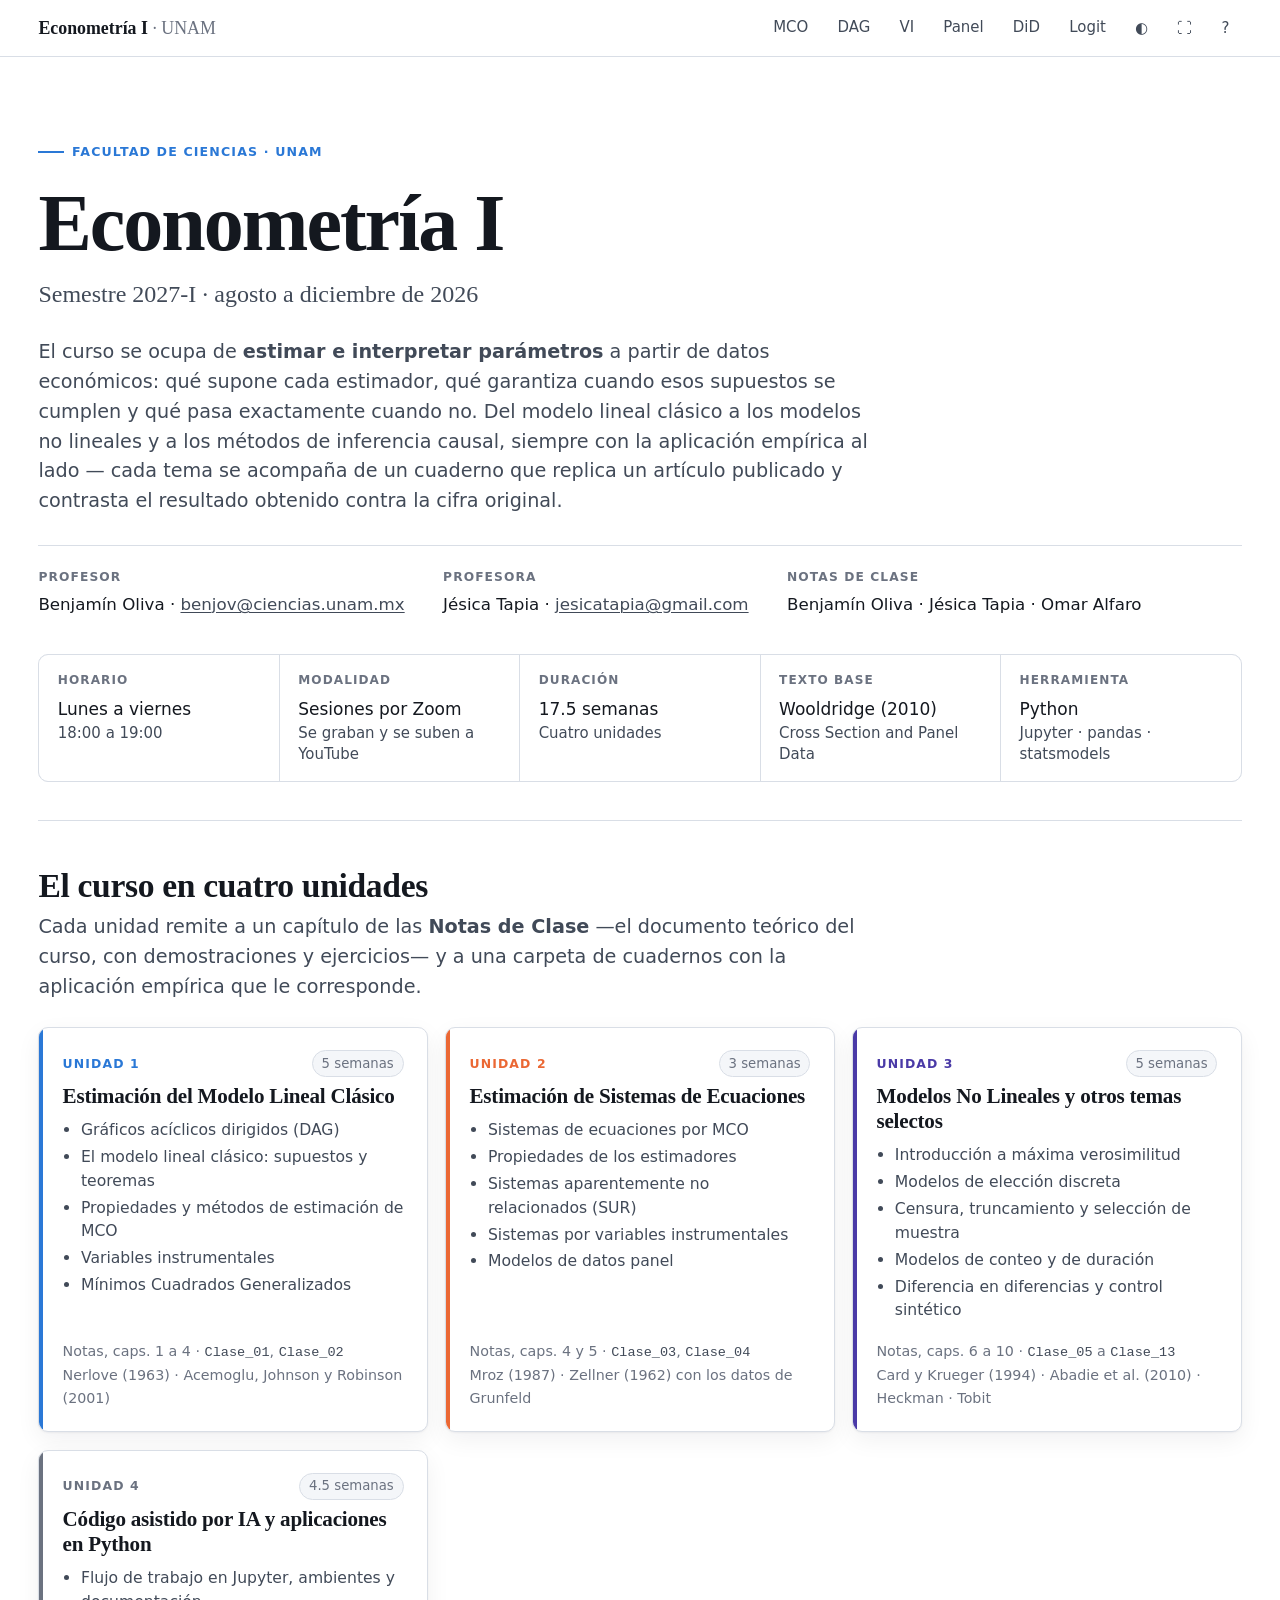
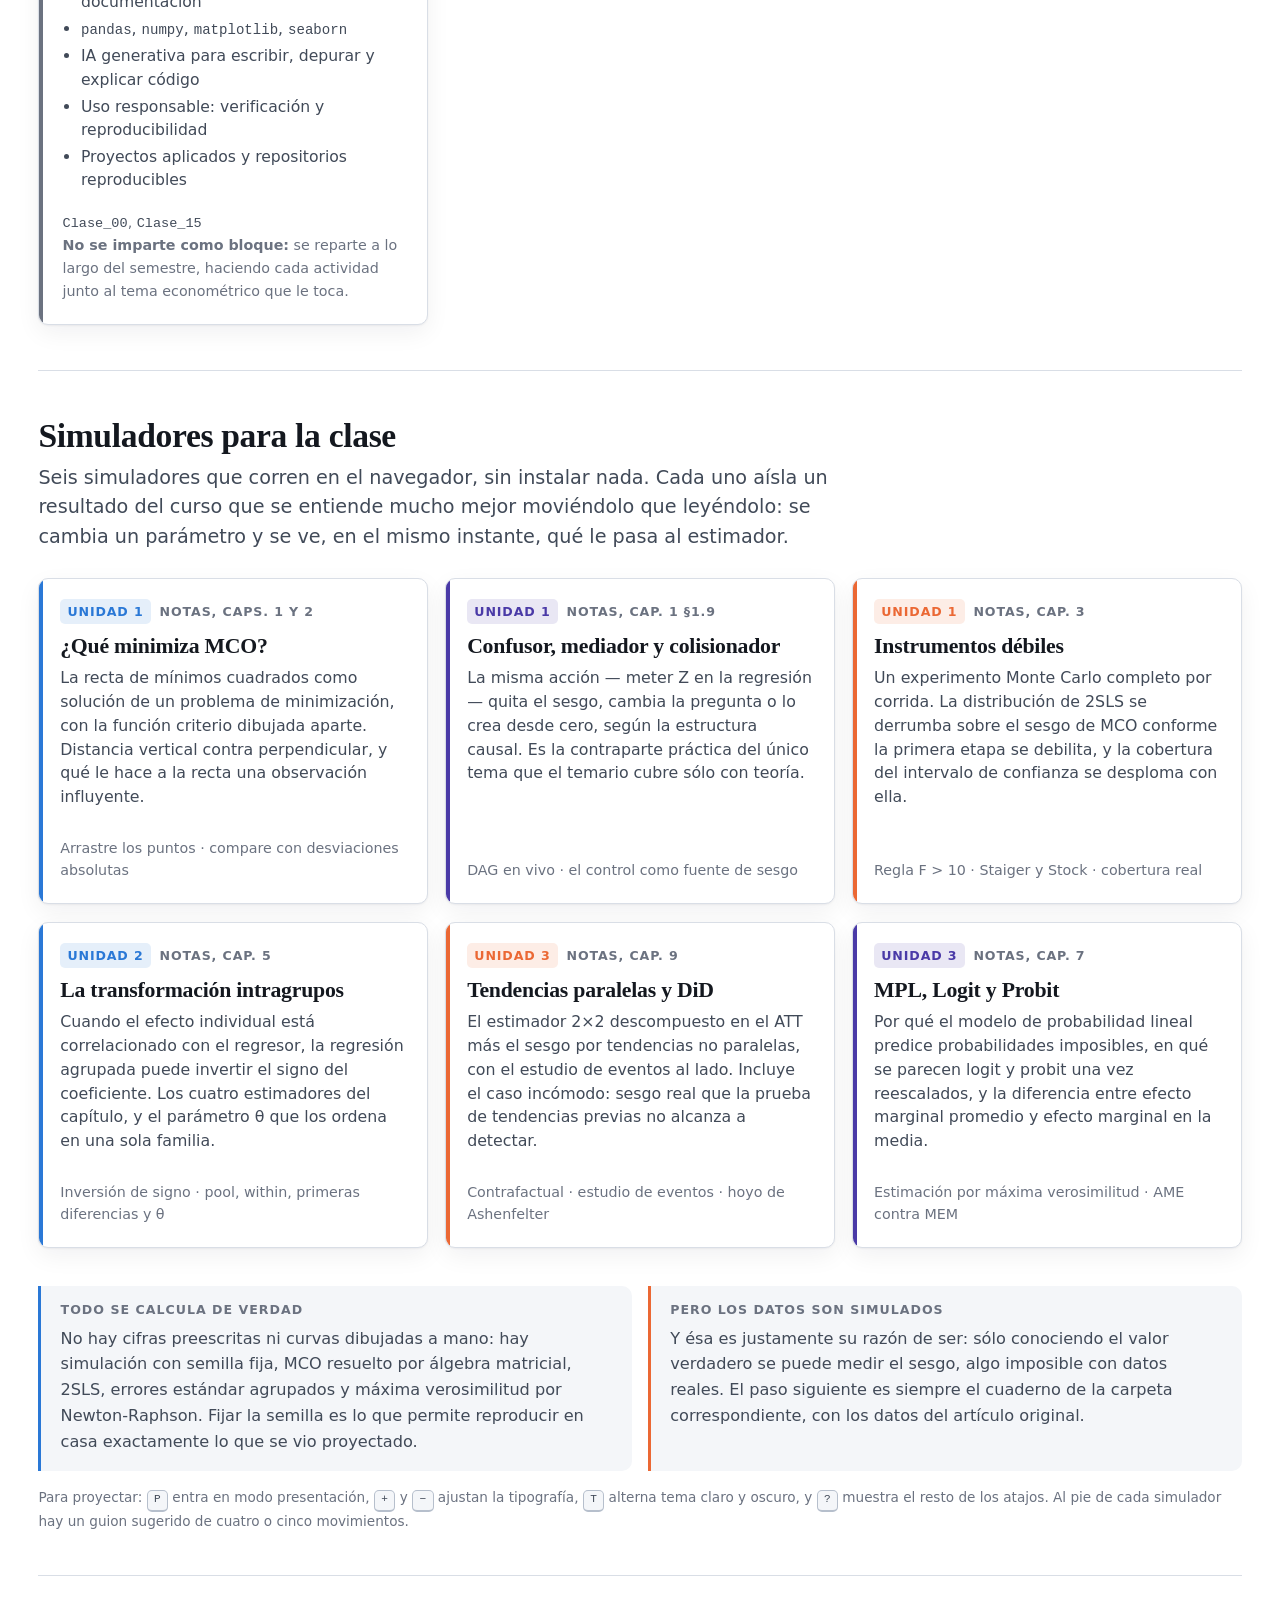
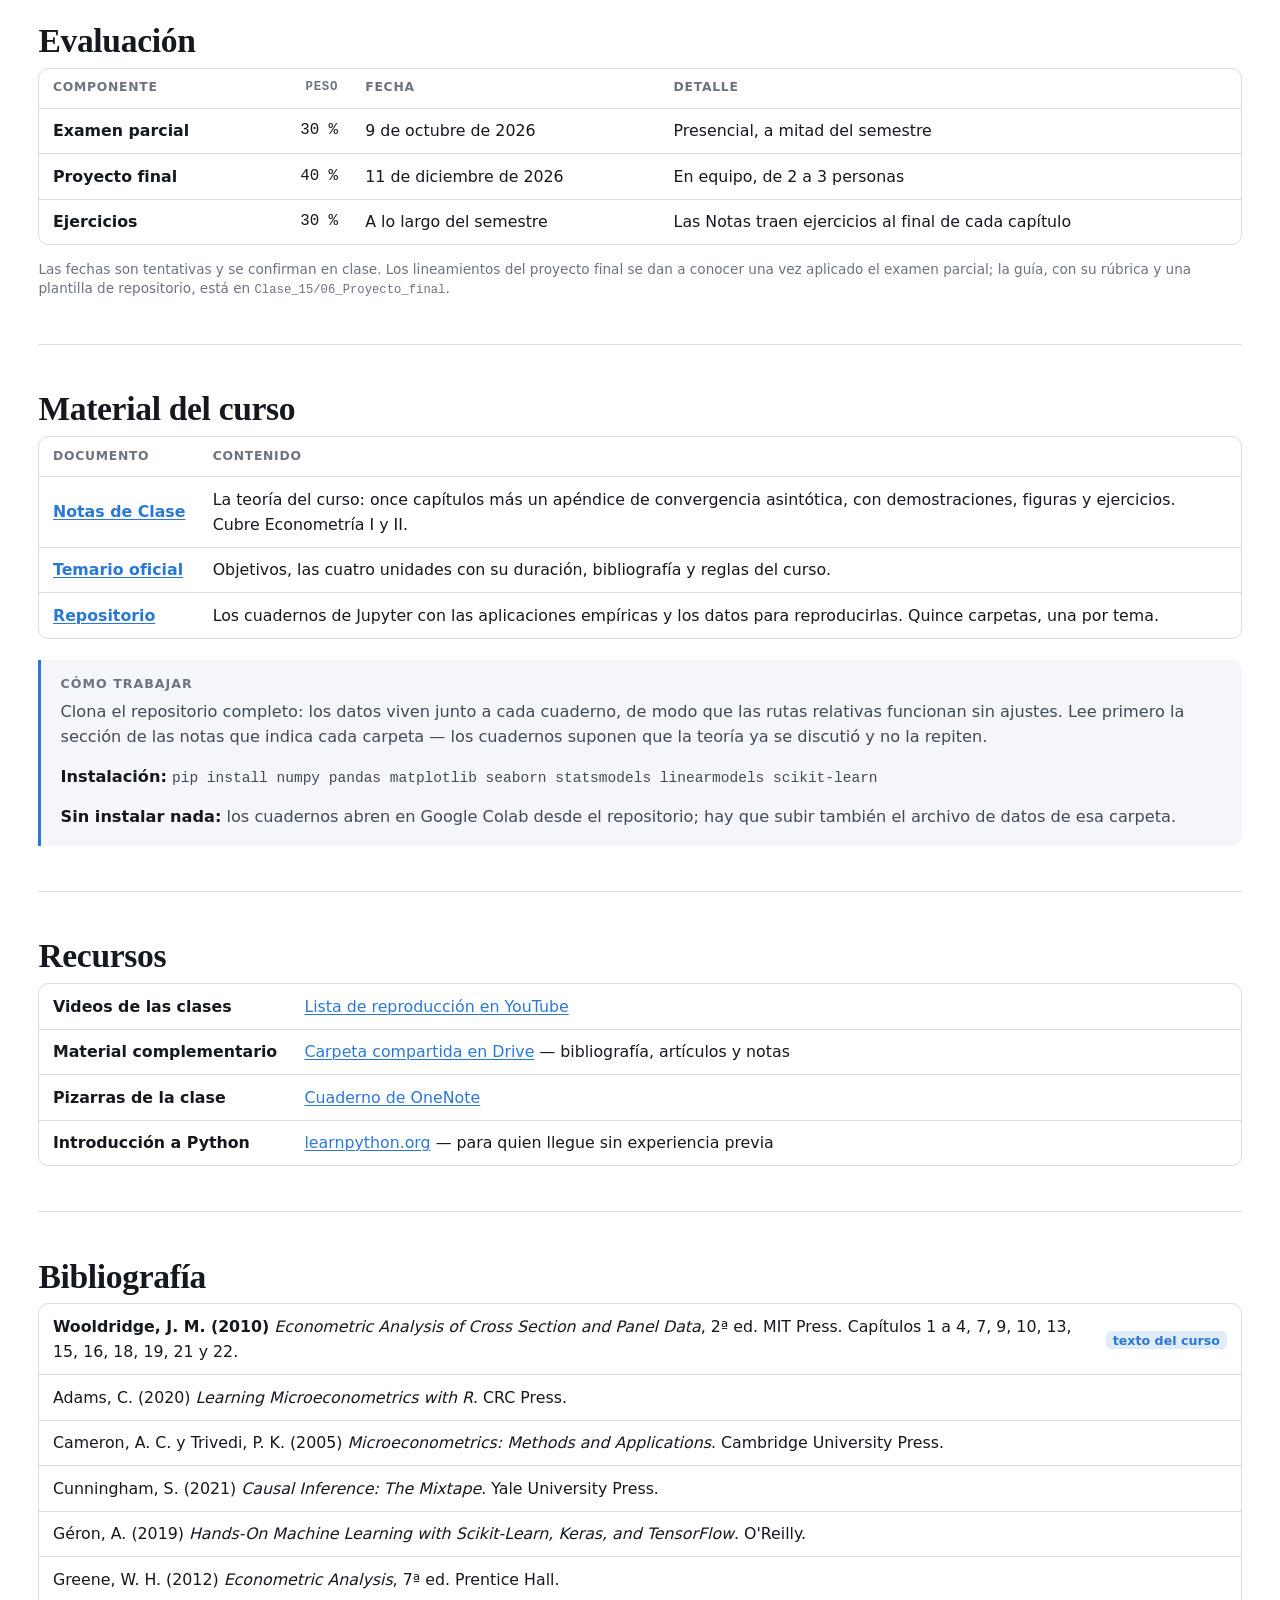
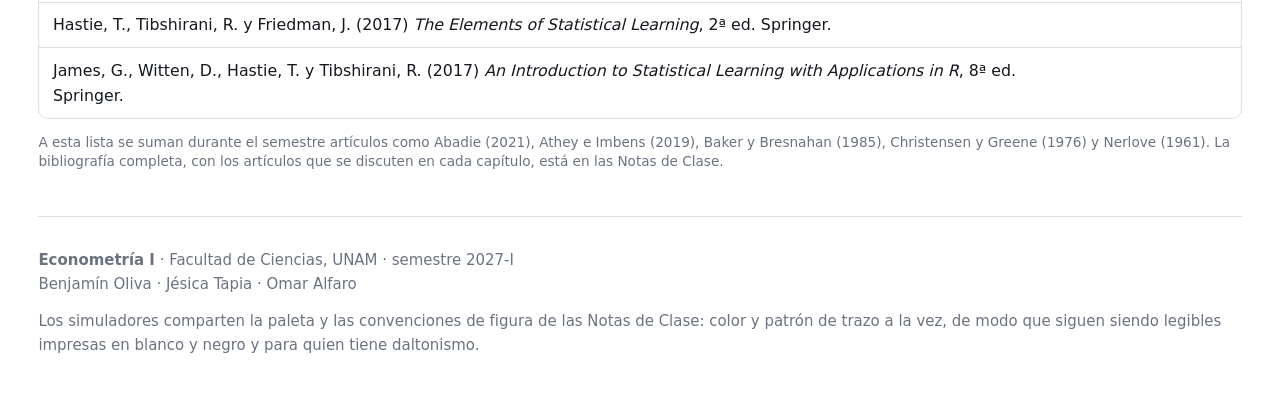
==== commit e6cc3863: "17/08/2026" ====
--- a/docs/index.html
+++ b/docs/index.html
@@ -120,7 +120,7 @@
           <span class="num">Unidad 3</span>
           <span class="semanas">5 semanas</span>
         </div>
-        <h3>Modelos No Lineales y temas selectos</h3>
+        <h3>Modelos No Lineales y otros temas selectos</h3>
         <ul>
           <li>Introducción a máxima verosimilitud</li>
           <li>Modelos de elección discreta</li>
@@ -278,13 +278,13 @@
           <tr>
             <td><strong>Examen parcial</strong></td>
             <td class="num">30 %</td>
-            <td>2 de octubre de 2026</td>
-            <td>—</td>
+            <td>9 de octubre de 2026</td>
+            <td>Presencial, a mitad del semestre</td>
           </tr>
           <tr>
             <td><strong>Proyecto final</strong></td>
             <td class="num">40 %</td>
-            <td>4 de diciembre de 2026</td>
+            <td>11 de diciembre de 2026</td>
             <td>En equipo, de 2 a 3 personas</td>
           </tr>
           <tr>
@@ -298,8 +298,9 @@
     </div>
 
     <p class="control-nota" style="margin-top:.9rem">
-      Las fechas son tentativas y se confirman en clase. La guía del proyecto final, con su
-      rúbrica y una plantilla de repositorio, está en <code>Clase_15/06_Proyecto_final</code>.
+      Las fechas son tentativas y se confirman en clase. Los lineamientos del proyecto final se
+      dan a conocer una vez aplicado el examen parcial; la guía, con su rúbrica y una plantilla de
+      repositorio, está en <code>Clase_15/06_Proyecto_final</code>.
     </p>
   </section>
 
@@ -387,20 +388,25 @@
         <tbody>
           <tr>
             <td><strong>Wooldridge, J. M. (2010)</strong> <em>Econometric Analysis of Cross Section
-              and Panel Data</em>, 2ª ed. MIT Press.</td>
+              and Panel Data</em>, 2ª ed. MIT Press. Capítulos 1 a 4, 7, 9, 10, 13, 15, 16, 18, 19,
+              21 y 22.</td>
             <td style="width:1%; white-space:nowrap"><span class="senal bien">texto del curso</span></td>
           </tr>
-          <tr><td>Greene, W. H. (2012) <em>Econometric Analysis</em>, 7ª ed. Prentice Hall.</td><td></td></tr>
+          <tr><td>Adams, C. (2020) <em>Learning Microeconometrics with R</em>. CRC Press.</td><td></td></tr>
           <tr><td>Cameron, A. C. y Trivedi, P. K. (2005) <em>Microeconometrics: Methods and Applications</em>. Cambridge University Press.</td><td></td></tr>
           <tr><td>Cunningham, S. (2021) <em>Causal Inference: The Mixtape</em>. Yale University Press.</td><td></td></tr>
-          <tr><td>Huntington-Klein, N. (2022) <em>The Effect: An Introduction to Research Design and Causality</em>. CRC Press.</td><td></td></tr>
-          <tr><td>James, G., Witten, D., Hastie, T. y Tibshirani, R. (2013) <em>An Introduction to Statistical Learning</em>. Springer.</td><td></td></tr>
+          <tr><td>Géron, A. (2019) <em>Hands-On Machine Learning with Scikit-Learn, Keras, and TensorFlow</em>. O'Reilly.</td><td></td></tr>
+          <tr><td>Greene, W. H. (2012) <em>Econometric Analysis</em>, 7ª ed. Prentice Hall.</td><td></td></tr>
+          <tr><td>Hastie, T., Tibshirani, R. y Friedman, J. (2017) <em>The Elements of Statistical Learning</em>, 2ª ed. Springer.</td><td></td></tr>
+          <tr><td>James, G., Witten, D., Hastie, T. y Tibshirani, R. (2017) <em>An Introduction to Statistical Learning with Applications in R</em>, 8ª ed. Springer.</td><td></td></tr>
         </tbody>
       </table>
     </div>
     <p class="control-nota" style="margin-top:.9rem">
-      La lista completa, con los artículos que se discuten en cada capítulo, está en la
-      bibliografía de las Notas de Clase.
+      A esta lista se suman durante el semestre artículos como Abadie (2021), Athey e Imbens
+      (2019), Baker y Bresnahan (1985), Christensen y Greene (1976) y Nerlove (1961). La
+      bibliografía completa, con los artículos que se discuten en cada capítulo, está en las
+      Notas de Clase.
     </p>
   </section>
 
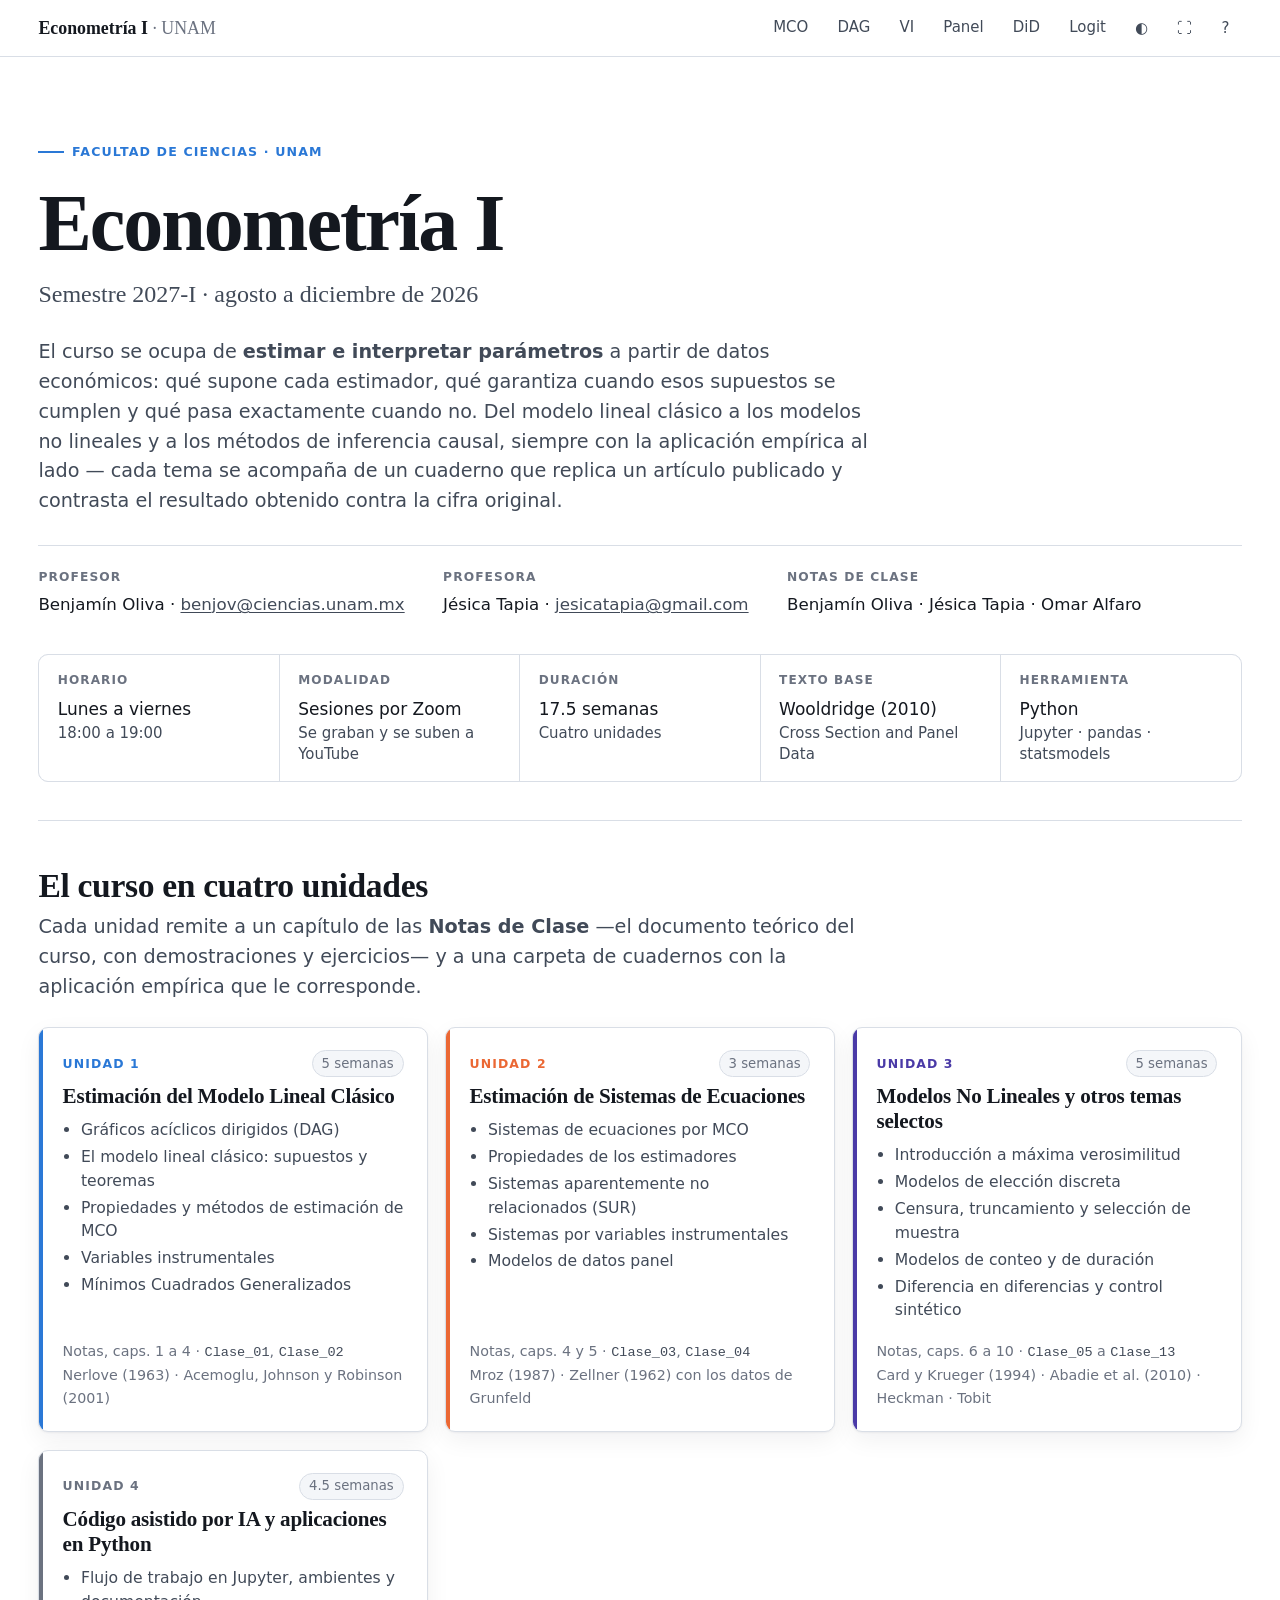
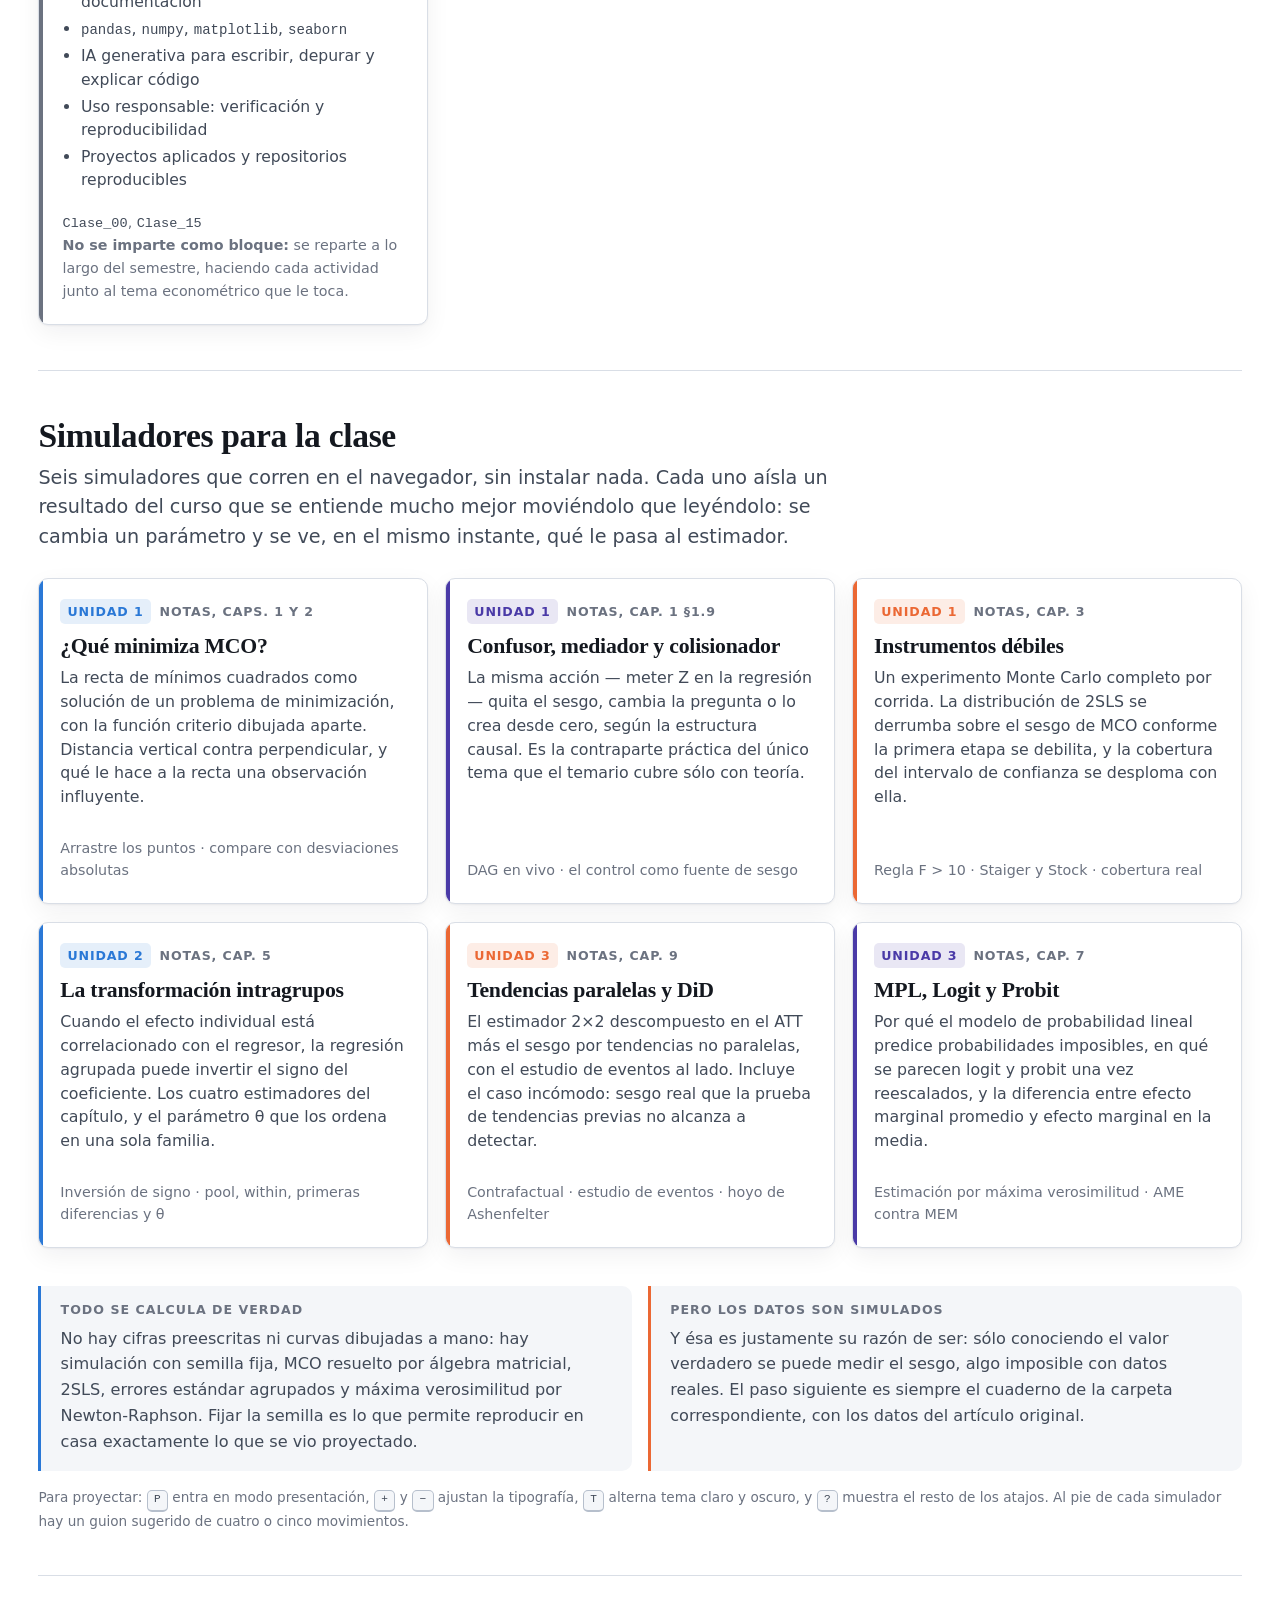
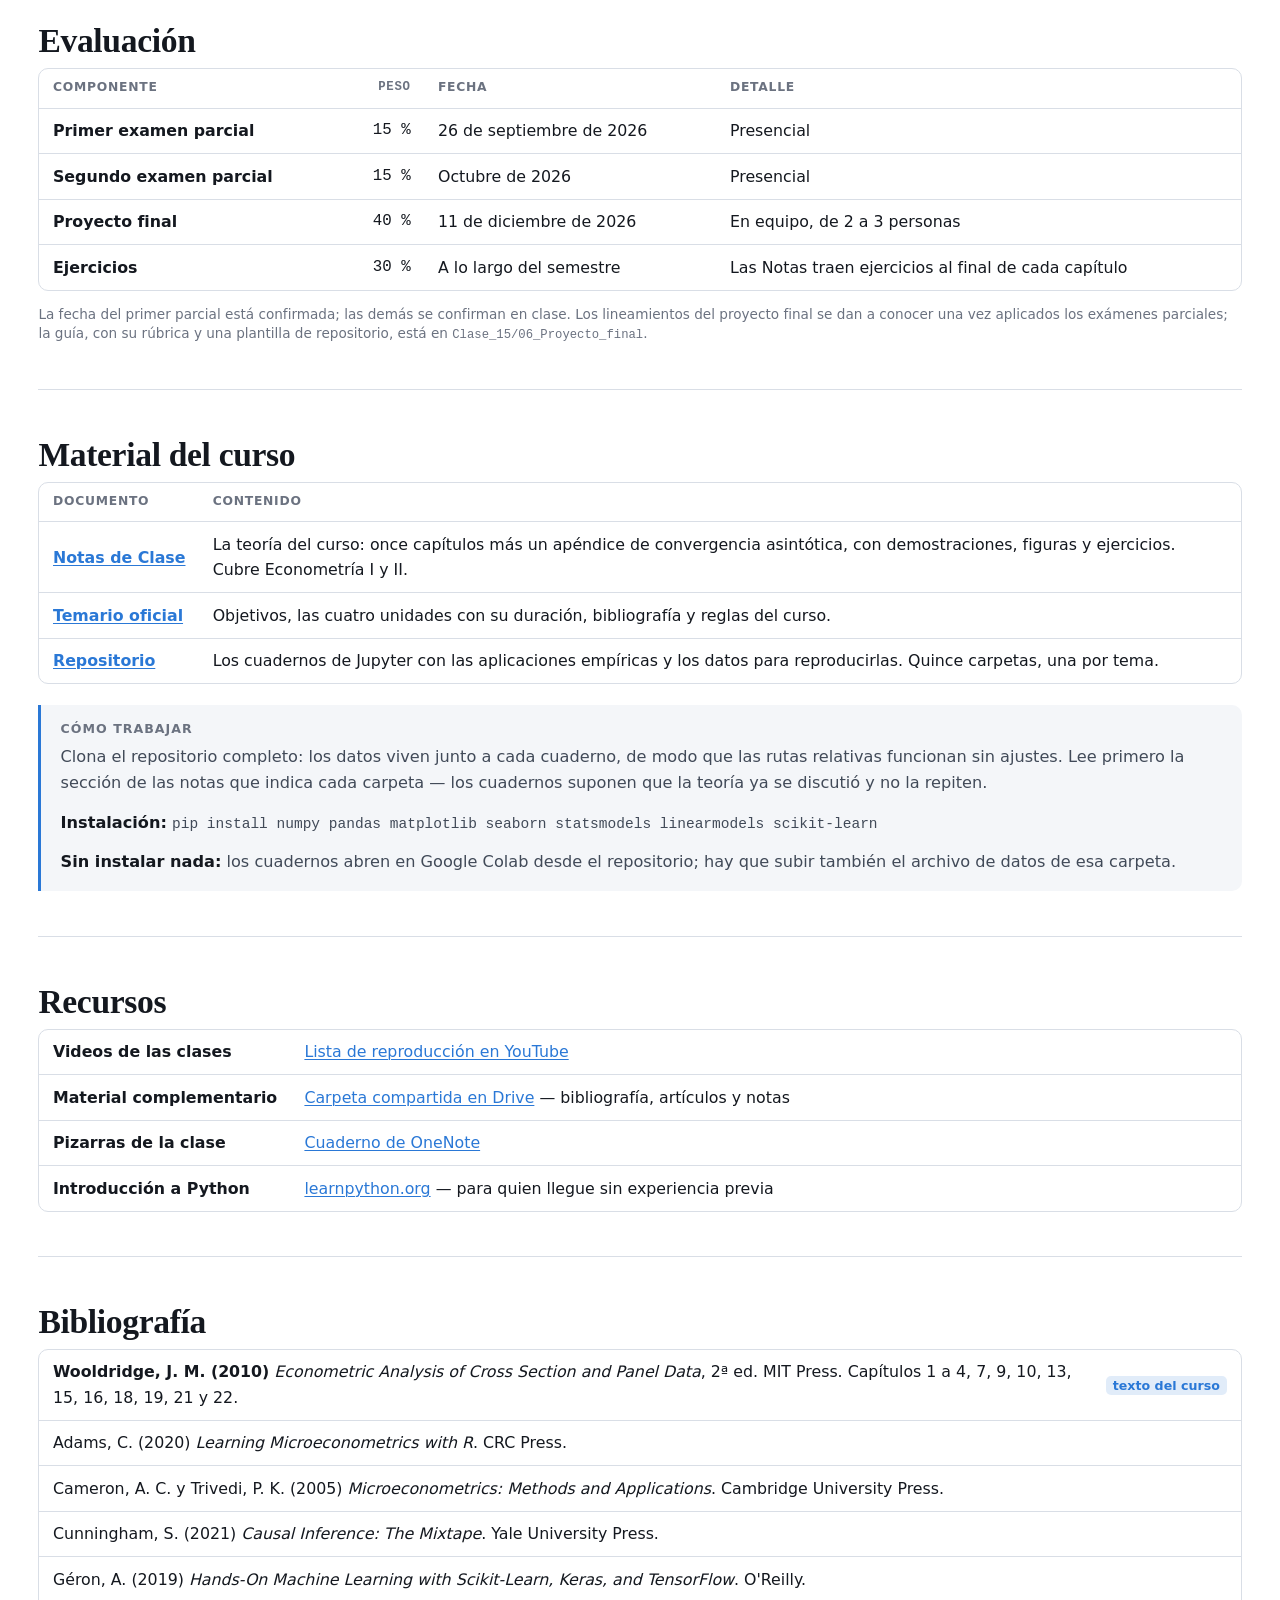
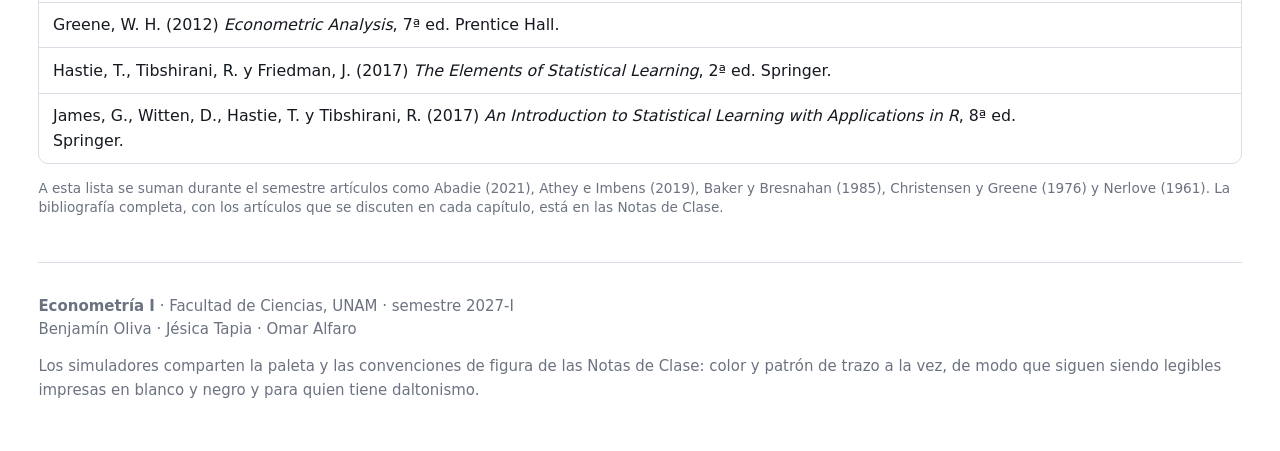
==== commit fb3f24aa: "13/09/2026" ====
--- a/docs/index.html
+++ b/docs/index.html
@@ -276,10 +276,16 @@
         </thead>
         <tbody>
           <tr>
-            <td><strong>Examen parcial</strong></td>
-            <td class="num">30 %</td>
-            <td>9 de octubre de 2026</td>
-            <td>Presencial, a mitad del semestre</td>
+            <td><strong>Primer examen parcial</strong></td>
+            <td class="num">15 %</td>
+            <td>26 de septiembre de 2026</td>
+            <td>Presencial</td>
+          </tr>
+          <tr>
+            <td><strong>Segundo examen parcial</strong></td>
+            <td class="num">15 %</td>
+            <td>Octubre de 2026</td>
+            <td>Presencial</td>
           </tr>
           <tr>
             <td><strong>Proyecto final</strong></td>
@@ -298,8 +304,8 @@
     </div>
 
     <p class="control-nota" style="margin-top:.9rem">
-      Las fechas son tentativas y se confirman en clase. Los lineamientos del proyecto final se
-      dan a conocer una vez aplicado el examen parcial; la guía, con su rúbrica y una plantilla de
+      La fecha del primer parcial está confirmada; las demás se confirman en clase. Los
+      lineamientos del proyecto final se dan a conocer una vez aplicados los exámenes parciales; la guía, con su rúbrica y una plantilla de
       repositorio, está en <code>Clase_15/06_Proyecto_final</code>.
     </p>
   </section>
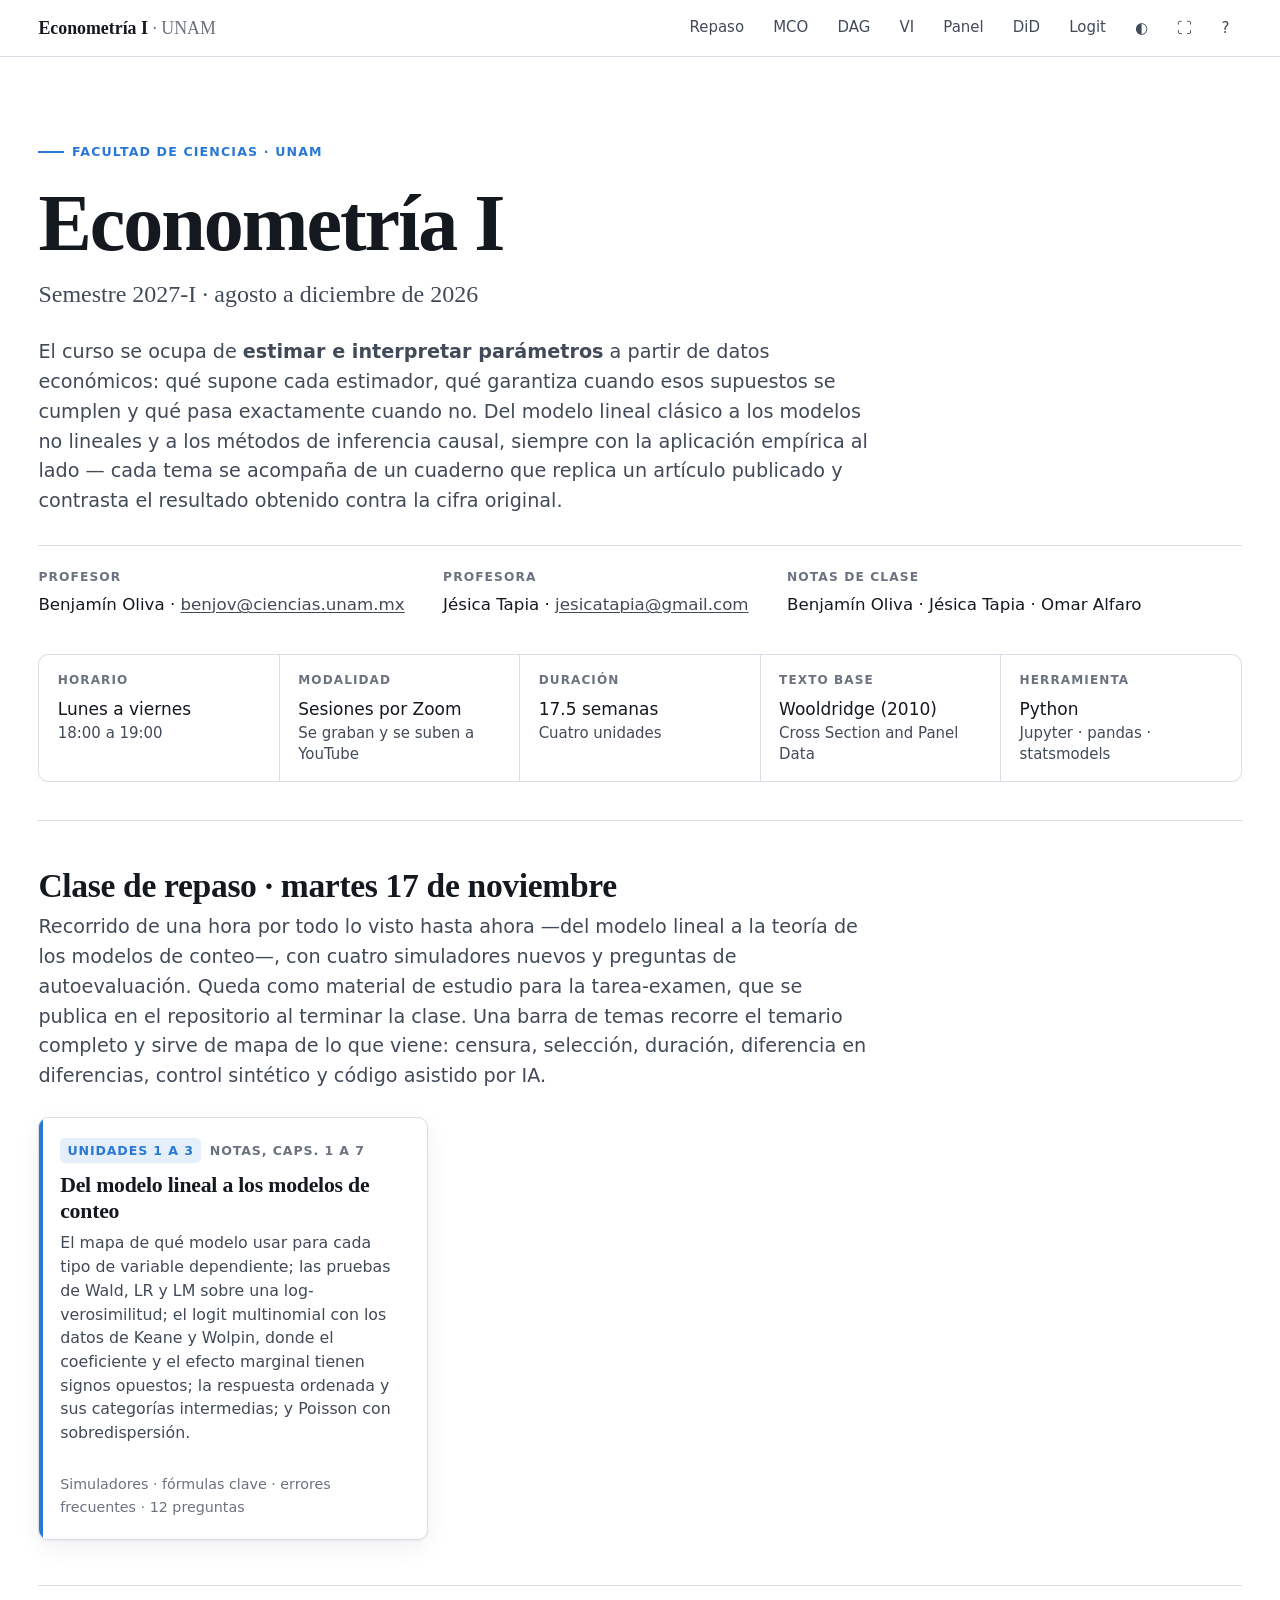
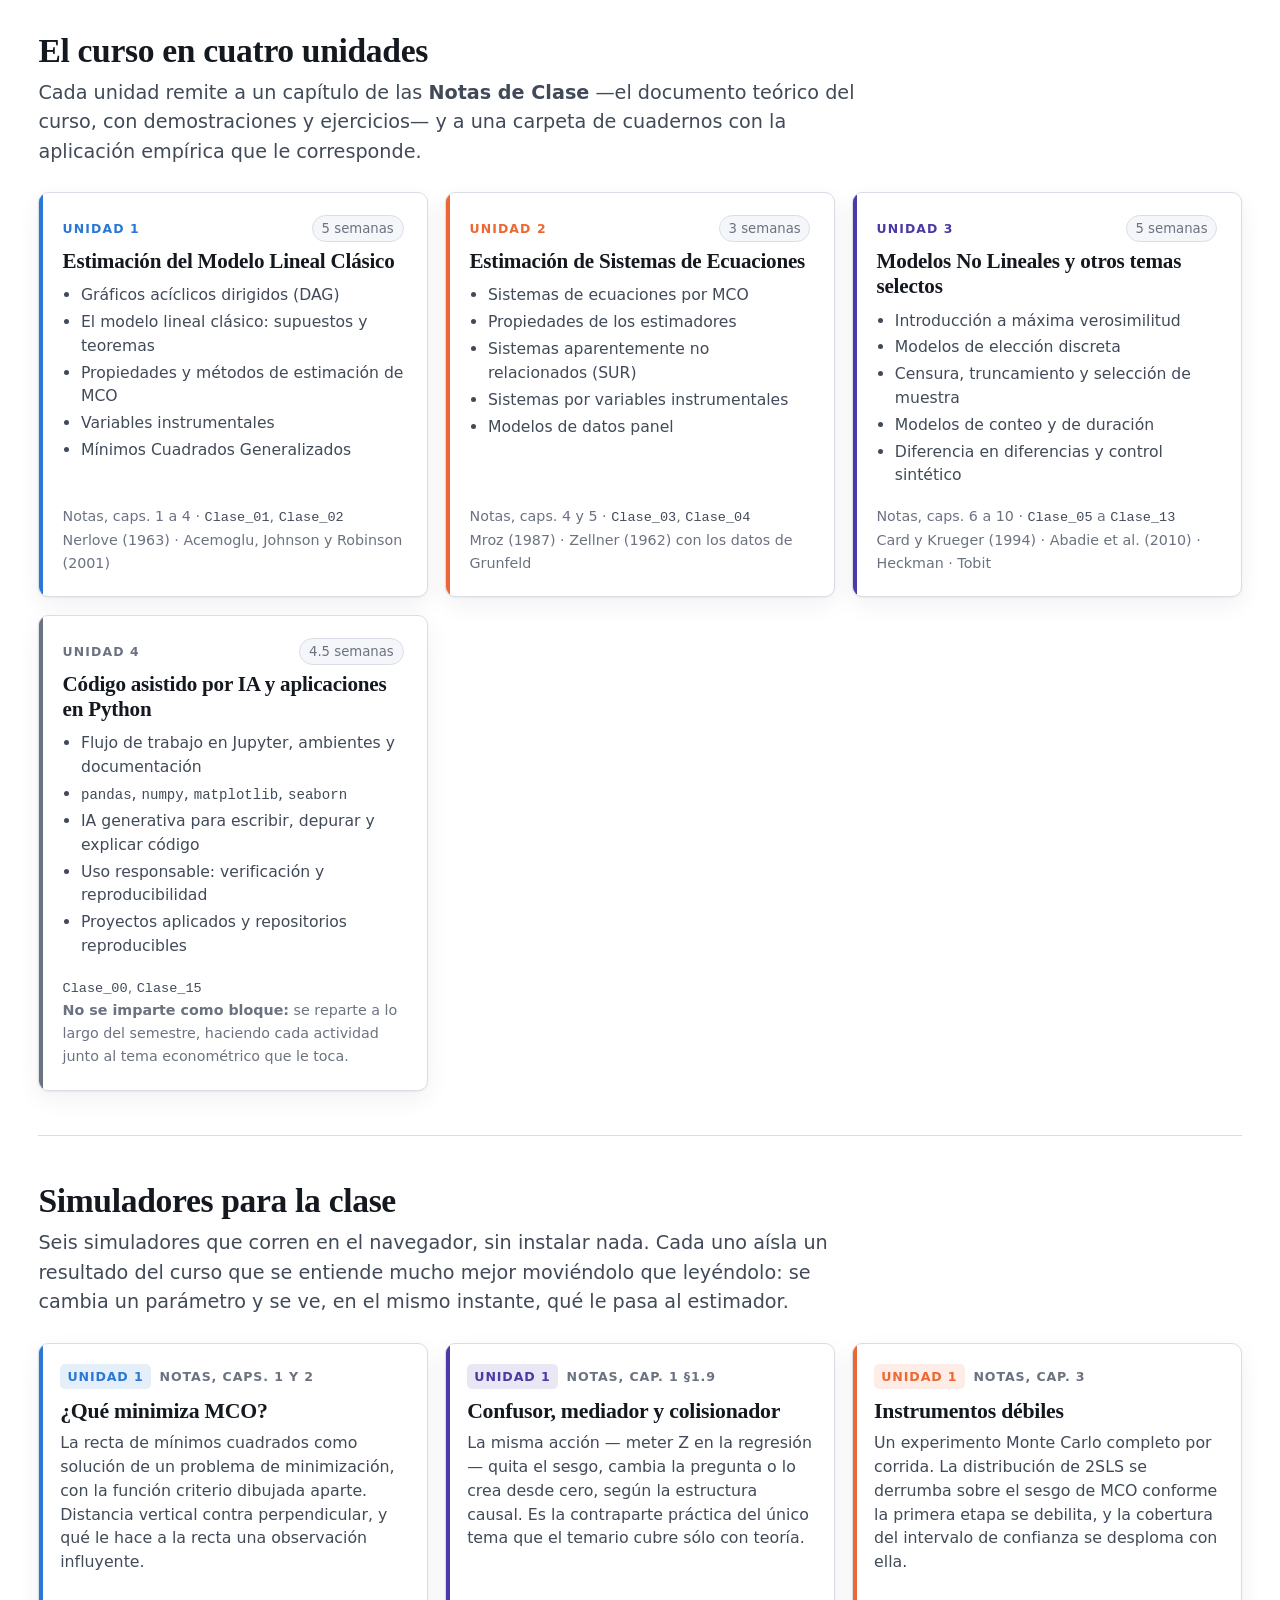
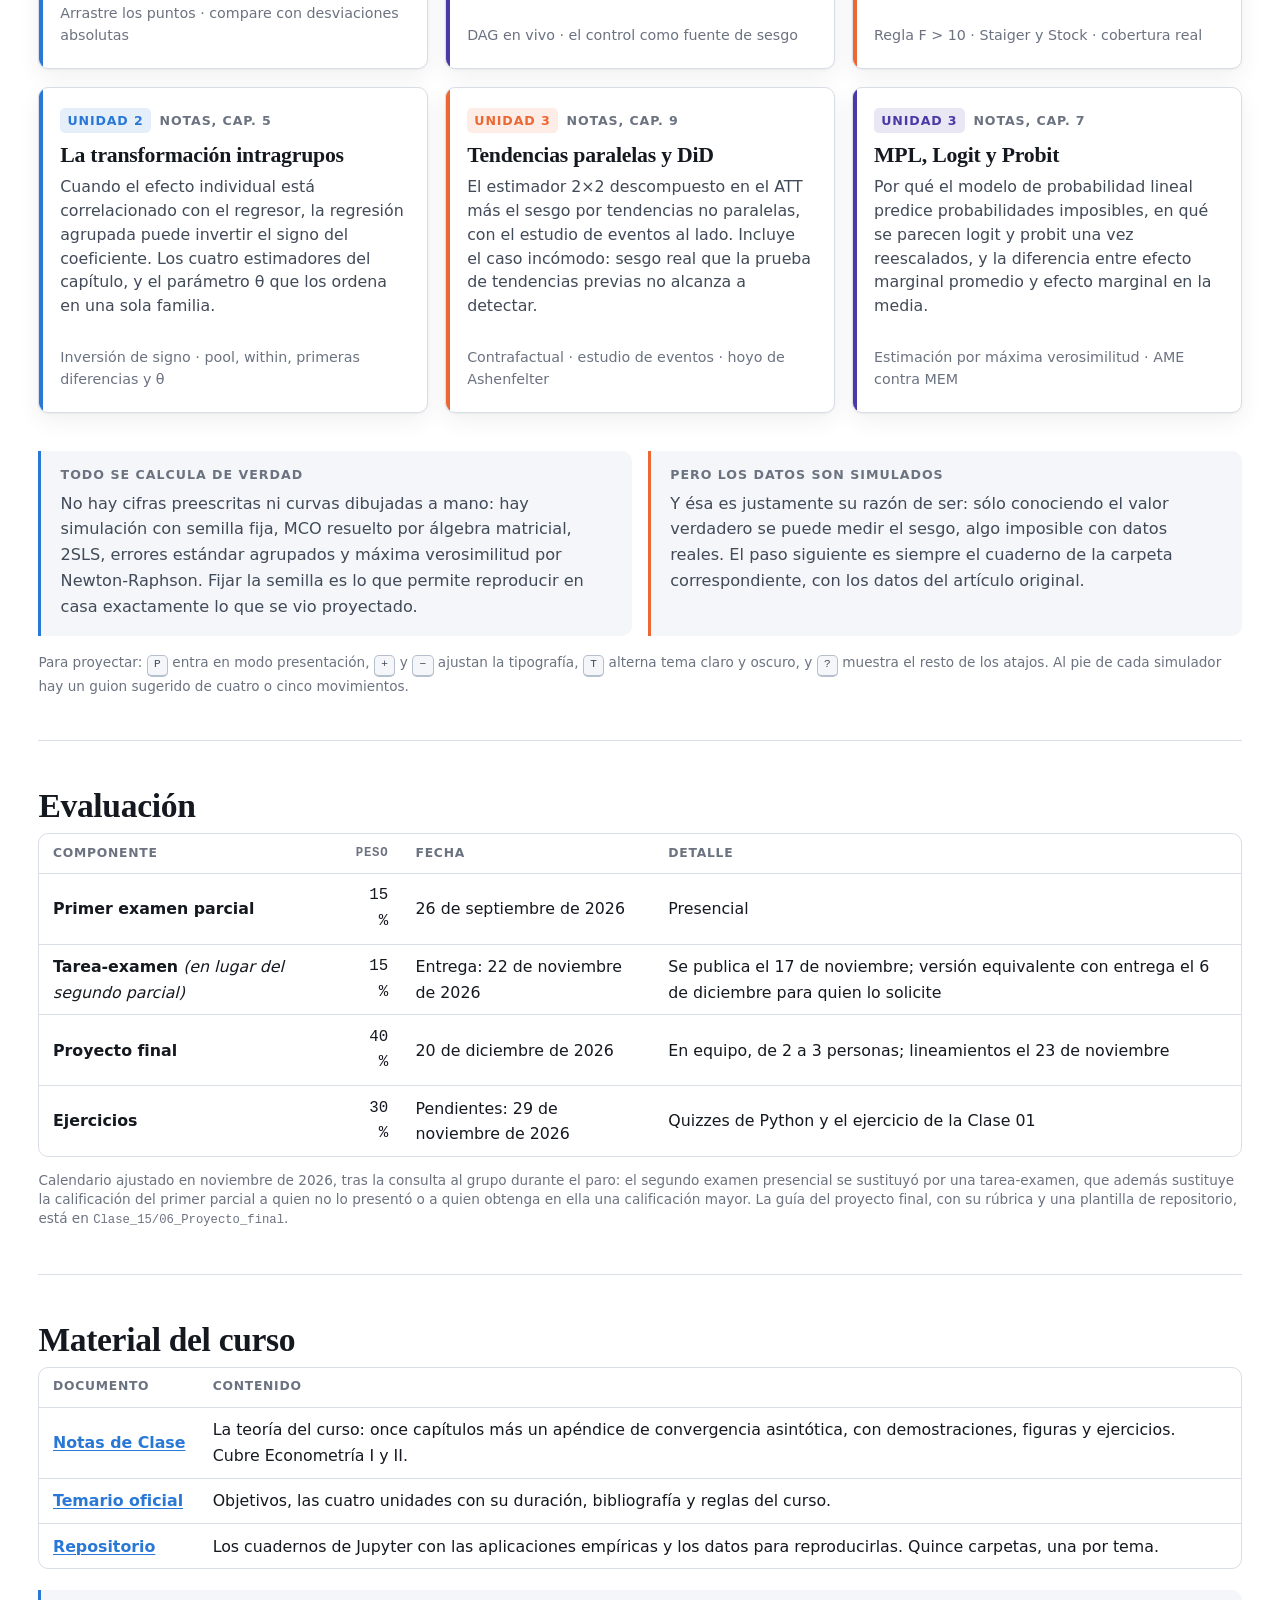
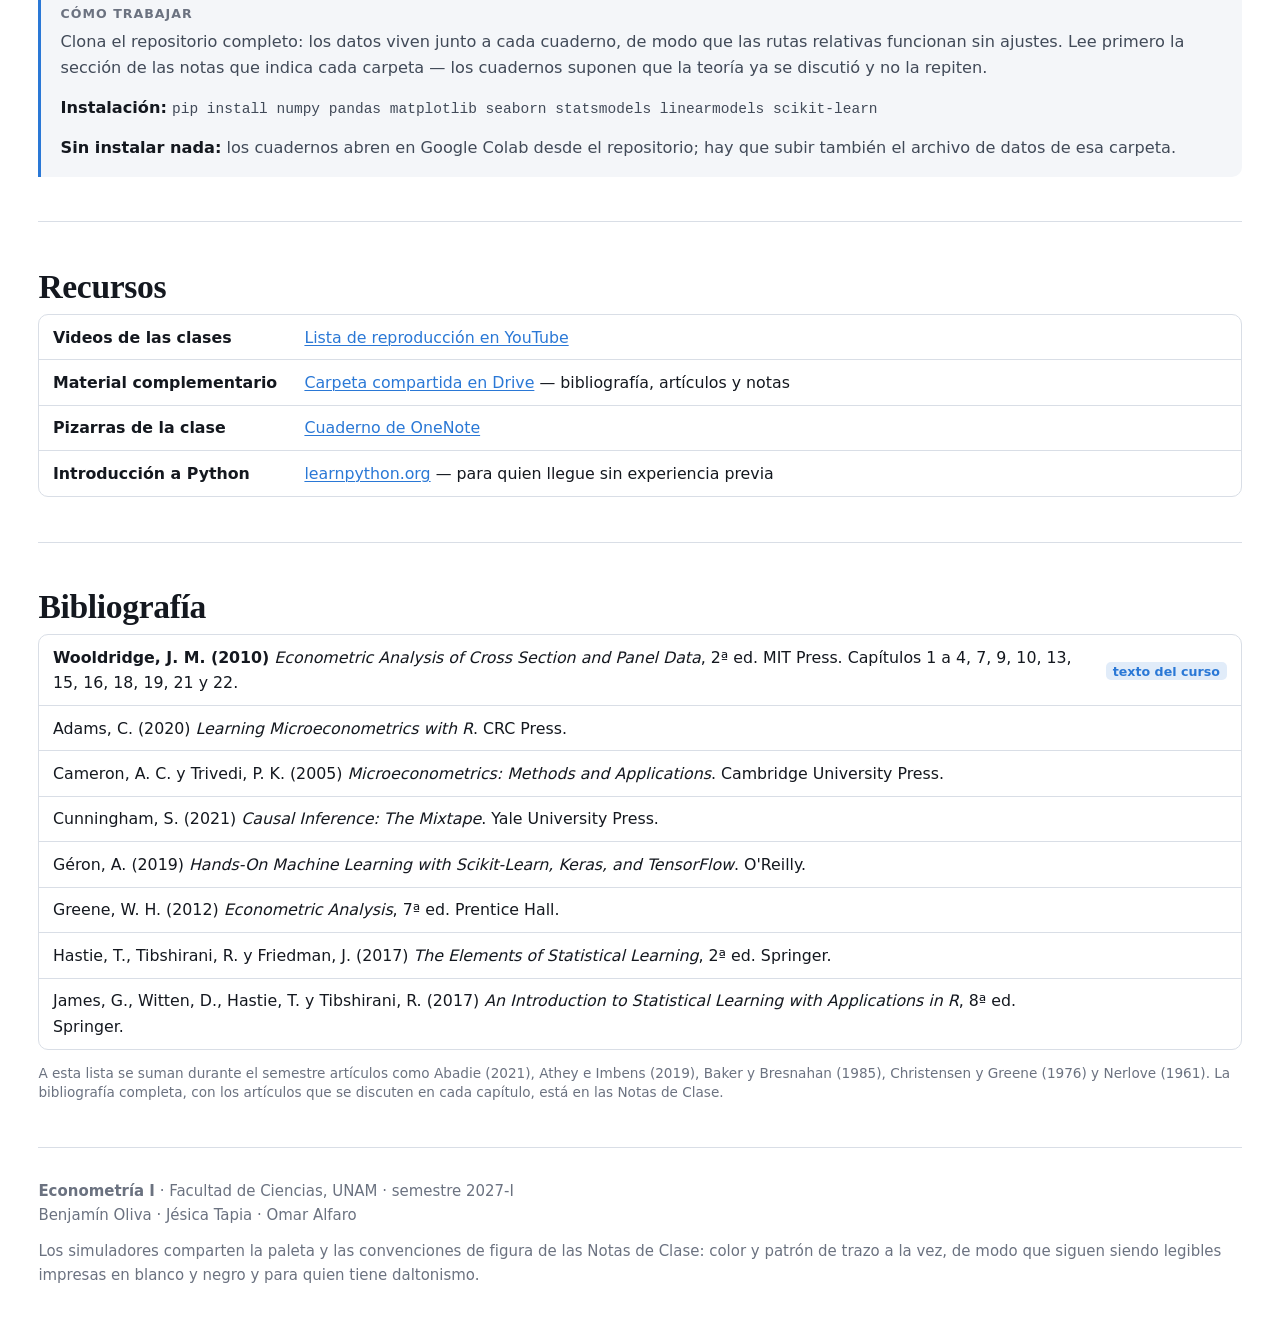
==== commit b491f722: "Clase de repaso (17 nov) con mapa del curso; calendario tras el paro; notas recompiladas - docs/repa" ====
--- a/docs/index.html
+++ b/docs/index.html
@@ -64,6 +64,32 @@
       </div>
     </div>
   </header>
+
+  <hr class="regla">
+
+  <section class="seccion">
+    <h2>Clase de repaso · martes 17 de noviembre</h2>
+    <p class="entrada">
+      Recorrido de una hora por todo lo visto hasta ahora —del modelo lineal a la teoría de los
+      modelos de conteo—, con cuatro simuladores nuevos y preguntas de autoevaluación. Queda como
+      material de estudio para la tarea-examen, que se publica en el repositorio al terminar la clase.
+      Una barra de temas recorre el temario completo y sirve de mapa de lo que viene: censura,
+      selección, duración, diferencia en diferencias, control sintético y código asistido por IA.
+    </p>
+    <div class="rejilla-tarjetas">
+      <a class="tarjeta" href="repaso.html">
+        <div class="cabeza"><span class="u">Unidades 1 a 3</span><span>Notas, caps. 1 a 7</span></div>
+        <h3>Del modelo lineal a los modelos de conteo</h3>
+        <p>
+          El mapa de qué modelo usar para cada tipo de variable dependiente; las pruebas de Wald,
+          LR y LM sobre una log-verosimilitud; el logit multinomial con los datos de Keane y Wolpin,
+          donde el coeficiente y el efecto marginal tienen signos opuestos; la respuesta ordenada y
+          sus categorías intermedias; y Poisson con sobredispersión.
+        </p>
+        <div class="pie">Simuladores · fórmulas clave · errores frecuentes · 12 preguntas</div>
+      </a>
+    </div>
+  </section>
 
   <hr class="regla">
 
@@ -282,31 +308,33 @@
             <td>Presencial</td>
           </tr>
           <tr>
-            <td><strong>Segundo examen parcial</strong></td>
+            <td><strong>Tarea-examen</strong> <em>(en lugar del segundo parcial)</em></td>
             <td class="num">15 %</td>
-            <td>Octubre de 2026</td>
-            <td>Presencial</td>
+            <td>Entrega: 22 de noviembre de 2026</td>
+            <td>Se publica el 17 de noviembre; versión equivalente con entrega el 6 de diciembre para quien lo solicite</td>
           </tr>
           <tr>
             <td><strong>Proyecto final</strong></td>
             <td class="num">40 %</td>
-            <td>11 de diciembre de 2026</td>
-            <td>En equipo, de 2 a 3 personas</td>
+            <td>20 de diciembre de 2026</td>
+            <td>En equipo, de 2 a 3 personas; lineamientos el 23 de noviembre</td>
           </tr>
           <tr>
             <td><strong>Ejercicios</strong></td>
             <td class="num">30 %</td>
-            <td>A lo largo del semestre</td>
-            <td>Las Notas traen ejercicios al final de cada capítulo</td>
+            <td>Pendientes: 29 de noviembre de 2026</td>
+            <td>Quizzes de Python y el ejercicio de la Clase 01</td>
           </tr>
         </tbody>
       </table>
     </div>
 
     <p class="control-nota" style="margin-top:.9rem">
-      La fecha del primer parcial está confirmada; las demás se confirman en clase. Los
-      lineamientos del proyecto final se dan a conocer una vez aplicados los exámenes parciales; la guía, con su rúbrica y una plantilla de
-      repositorio, está en <code>Clase_15/06_Proyecto_final</code>.
+      Calendario ajustado en noviembre de 2026, tras la consulta al grupo durante el paro: el segundo
+      examen presencial se sustituyó por una tarea-examen, que además sustituye la calificación del
+      primer parcial a quien no lo presentó o a quien obtenga en ella una calificación mayor. La guía del
+      proyecto final, con su rúbrica y una plantilla de repositorio, está en
+      <code>Clase_15/06_Proyecto_final</code>.
     </p>
   </section>
 
--- a/docs/assets/estilo.css
+++ b/docs/assets/estilo.css
@@ -455,6 +455,12 @@
   border-color: var(--borde-firme);
 }
 .boton.secundario:hover { background: var(--fondo-alt); color: var(--tinta); filter: none; }
+/* En tema oscuro, la regla de .boton (texto oscuro sobre el acento) ganaba por
+   especificidad y dejaba el botón secundario con texto invisible. */
+:root[data-tema="oscuro"] .boton.secundario { color: var(--tinta-media); }
+@media (prefers-color-scheme: dark) {
+  :root:not([data-tema="claro"]) .boton.secundario { color: var(--tinta-media); }
+}
 
 .botonera { display: flex; gap: .5rem; }
 
